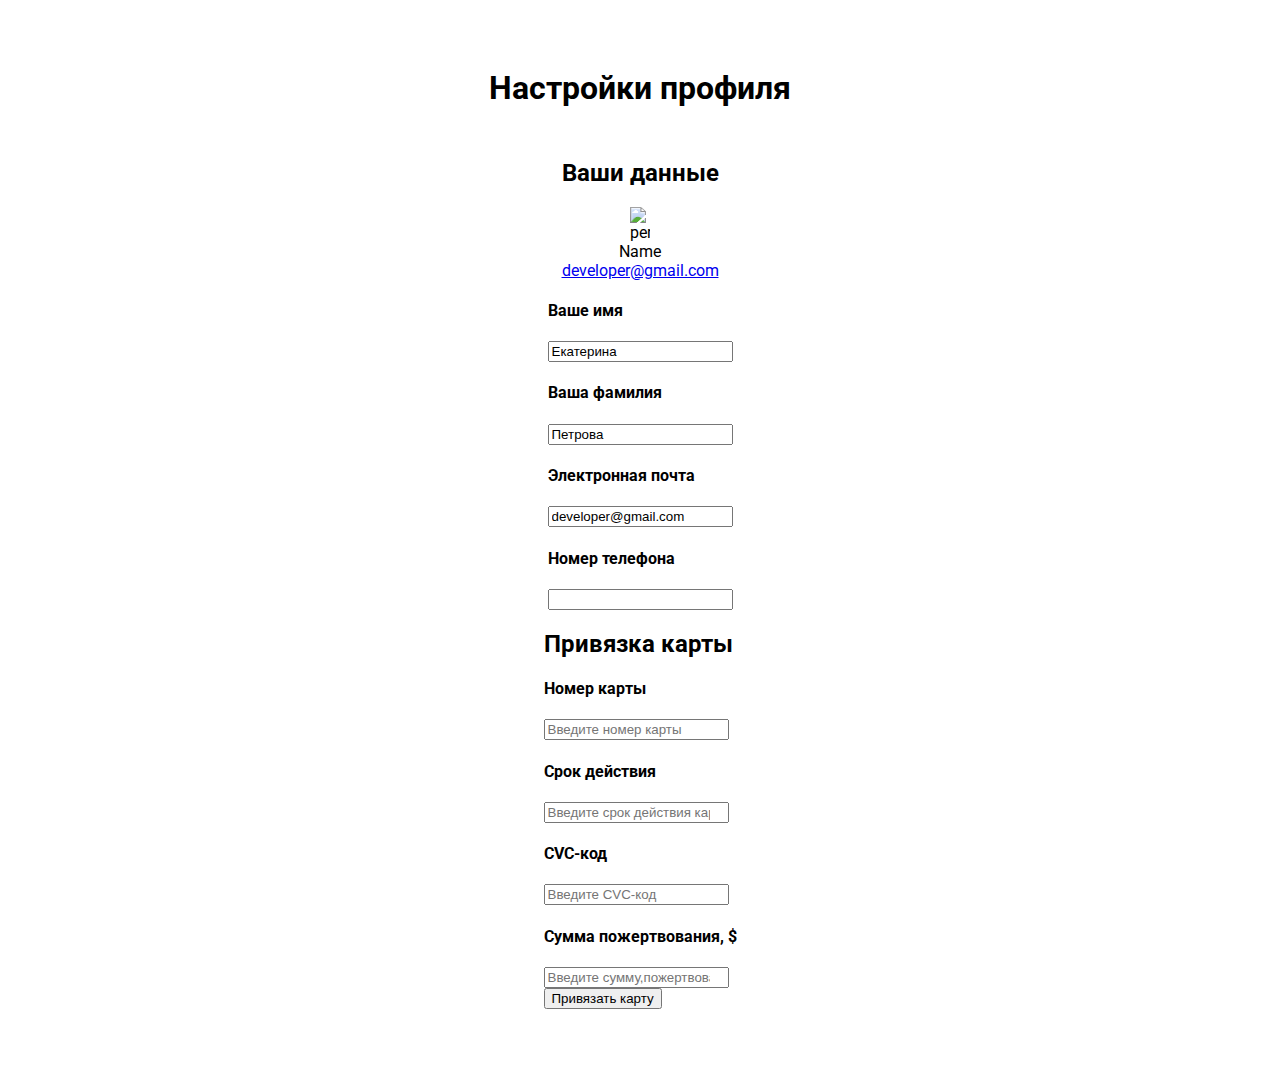
==== index-settings.html @ f5ebe8bc "html was completed" ====
<!DOCTYPE html>
<html lang="en">

<head>
    <meta charset="UTF-8" />
    <meta name="viewport" content="width=device-width, initial-scale=1.0" />
    <title>Document</title>
    <link rel="preconnect" href="https://fonts.googleapis.com">
<link rel="preconnect" href="https://fonts.gstatic.com" crossorigin>
<link href="https://fonts.googleapis.com/css2?family=Roboto+Mono:wght@200;400;700&family=Roboto:wght@400;700&display=swap" rel="stylesheet">
    <link rel="stylesheet" href="./style-settings.css">
</head>
<main>
    <div class="main-container">
        <h1> Настройки профиля</h1>
        <div class="container_info">
            <h2>Ваши данные</h2>
            <img src="./assets/images/person-profile.jpg" alt="person">
            <span class="name">Name</span>
            <a href="#">developer@gmail.com</a>
            <form name="form-info" action="">
                <div class="input-container">
                    <h4>Ваше имя</h4>
                <input type="text" name="firstname" id="userfirstname" placeholder="Введите Ваше имя" value="Екатерина"></div>
                <div class="input-container">
                    <h4>Ваша фамилия</h4>
                <input type="text" name="secondname" id="usersecondname" placeholder="Введите Вашу фамилию"
                    value="Петрова"></div>
                    <div class="input-container">
                        <h4>Электронная почта</h4>
                <input type="email" name="email" id="email" value="developer@gmail.com"
                    placeholder="Введите Ваш e-mail"></div>
                    <div class="input-container">
                        <h4>Номер телефона</h4>
                <input type="number" name="phone" id="mobilePhone" value="(29)7775544"></div>
            </form>
            <div class="container-pay">
                <h2>Привязка карты</h2>
                <form name="form-card" action="POST">
                    <div class="input-container">
                        <h4>Номер карты</h4>
                        <input type="number" name="cardNumber" id="cardNumber" placeholder="Введите номер карты">
                    </div>
                    <div class="input-container">
                        <h4>Срок действия</h4>
                        <input type="number" name="cardLast" id="cardLast" placeholder="Введите срок действия карты">
                    </div>
                    <div class="input-container">
                        <h4>CVC-код</h4>

                        <input type="number" name="cardCode" id="cardCode" placeholder="Введите СVC-код">
                    </div>
                    <div class="input-container">
                        <h4>Сумма пожертвования, $</h4>
                        <input type="number" name="cash" id="cash" placeholder="Введите сумму,пожертвования, $">
                    </div>
                    <button type="submit">Привязать карту</button>
                </form>
            </div>
        </div>
    </div>
</main>

<body></body>

</html>
---- style-settings.css ----
body {
    font-family: Roboto;

}

.main-container {
    padding: 40px 10px;
    margin: 0 auto;
    display: flex;
    flex-direction: column;
    justify-content: center;
    align-items: center;
}
.container_info{
    padding: 10px 10px;
    margin: 0 auto;
    display: flex;
    flex-direction: column;
    justify-content: center;
    align-items: center;
}


img {
    width: 10%;
}
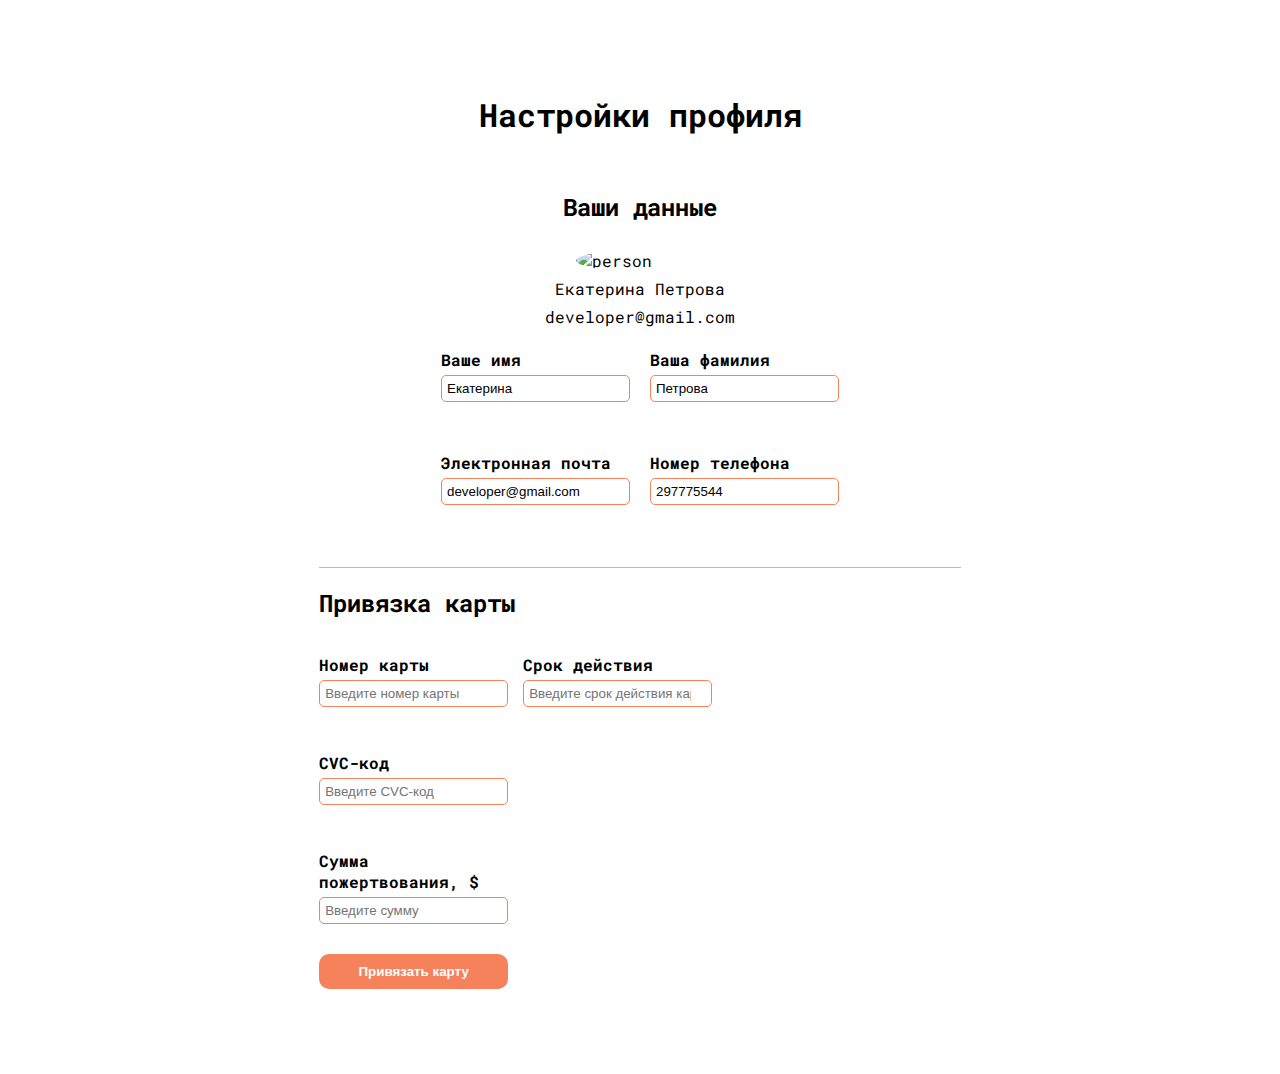
==== commit 84ae4d9e: "settings finish" ====
--- a/index-settings.html
+++ b/index-settings.html
@@ -4,57 +4,63 @@
 <head>
     <meta charset="UTF-8" />
     <meta name="viewport" content="width=device-width, initial-scale=1.0" />
-    <title>Document</title>
-    <link rel="preconnect" href="https://fonts.googleapis.com">
-<link rel="preconnect" href="https://fonts.gstatic.com" crossorigin>
-<link href="https://fonts.googleapis.com/css2?family=Roboto+Mono:wght@200;400;700&family=Roboto:wght@400;700&display=swap" rel="stylesheet">
+    <link rel="preconnect" href="https://fonts.googleapis.com" />
+    <link rel="preconnect" href="https://fonts.gstatic.com" crossorigin />
+    <link href="https://fonts.googleapis.com/css2?family=Roboto+Mono:wght@200&display=swap" rel="stylesheet" />
+    <link rel="stylesheet" href="./assets/normalize.css" />
     <link rel="stylesheet" href="./style-settings.css">
+    <title> Document</title>
 </head>
 <main>
     <div class="main-container">
         <h1> Настройки профиля</h1>
         <div class="container_info">
             <h2>Ваши данные</h2>
-            <img src="./assets/images/person-profile.jpg" alt="person">
-            <span class="name">Name</span>
+            <img  class="image-person" src="./assets/images/person-profile.jpg" alt="person">
+            <span class="name">Екатерина Петрова </span>
             <a href="#">developer@gmail.com</a>
-            <form name="form-info" action="">
+            <form  name="form-info" class="form-info" action="">
                 <div class="input-container">
                     <h4>Ваше имя</h4>
-                <input type="text" name="firstname" id="userfirstname" placeholder="Введите Ваше имя" value="Екатерина"></div>
+                    <input type="text" name="firstname" required id="userfirstname" placeholder="Введите Ваше имя"
+                        value="Екатерина">
+                </div>
                 <div class="input-container">
                     <h4>Ваша фамилия</h4>
-                <input type="text" name="secondname" id="usersecondname" placeholder="Введите Вашу фамилию"
-                    value="Петрова"></div>
-                    <div class="input-container">
-                        <h4>Электронная почта</h4>
-                <input type="email" name="email" id="email" value="developer@gmail.com"
-                    placeholder="Введите Ваш e-mail"></div>
-                    <div class="input-container">
-                        <h4>Номер телефона</h4>
-                <input type="number" name="phone" id="mobilePhone" value="(29)7775544"></div>
+                    <input type="text" name="secondname" required id="usersecondname" placeholder="Введите Вашу фамилию"
+                        value="Петрова">
+                </div>
+                <div class="input-container">
+                    <h4>Электронная почта</h4>
+                    <input type="email" name="email" required id="email" value="developer@gmail.com"
+                        placeholder="Введите Ваш e-mail">
+                </div>
+                <div class="input-container">
+                    <h4>Номер телефона</h4>
+                    <input type="number" name="phone" required id="mobilePhone" value="297775544">
+                </div>
             </form>
             <div class="container-pay">
                 <h2>Привязка карты</h2>
-                <form name="form-card" action="POST">
-                    <div class="input-container">
+                <form name="form-card" class="form-pay" action="POST">
+                    <div class="input-container input-container-first">
                         <h4>Номер карты</h4>
-                        <input type="number" name="cardNumber" id="cardNumber" placeholder="Введите номер карты">
+                        <input type="number" name="cardNumber" id="cardNumber" required placeholder="Введите номер карты">
                     </div>
-                    <div class="input-container">
+                    <div class="input-container input-container-second">
                         <h4>Срок действия</h4>
-                        <input type="number" name="cardLast" id="cardLast" placeholder="Введите срок действия карты">
+                        <input type="number" name="cardLast" required id="cardLast" placeholder="Введите срок действия карты">
                     </div>
-                    <div class="input-container">
+                    <div class="input-container input-container-third">
                         <h4>CVC-код</h4>
 
-                        <input type="number" name="cardCode" id="cardCode" placeholder="Введите СVC-код">
+                        <input type="number" name="cardCode" required id="cardCode" placeholder="Введите СVC-код">
                     </div>
-                    <div class="input-container">
+                    <div class="input-container cashInput  ">
                         <h4>Сумма пожертвования, $</h4>
-                        <input type="number" name="cash" id="cash" placeholder="Введите сумму,пожертвования, $">
+                        <input type="number" name="cash" required id="cash" placeholder="Введите сумму">
                     </div>
-                    <button type="submit">Привязать карту</button>
+                    <button  class="submit"  type="submit">Привязать карту</button>
                 </form>
             </div>
         </div>
--- a/style-settings.css
+++ b/style-settings.css
@@ -1,26 +1,94 @@
 body {
-    font-family: Roboto;
-
+    font-family: Roboto Mono, monospace;
 }
-
+h4 {
+    margin: 0px;
+}
 .main-container {
-    padding: 40px 10px;
-    margin: 0 auto;
+    padding: 5% 3%;
+    margin: 0 20%;
     display: flex;
     flex-direction: column;
     justify-content: center;
     align-items: center;
 }
-.container_info{
-    padding: 10px 10px;
+.container_info {
+    padding: 2% 3%;
     margin: 0 auto;
+    gap: 7px;
     display: flex;
     flex-direction: column;
     justify-content: center;
     align-items: center;
+   
+}
+a {
+    text-decoration: none;
+    color: black;
+}
+.form-info  {
+    display: grid;
+   grid-template-columns: 1fr 1fr;
+   grid-template-rows: 1fr 1fr;
+   gap: 20px;
 }
 
+.input-container {
+    display: flex;
+    flex-direction: column;
+    margin: 15px 0px;
+    gap: 5px;
+    
+}
+input {
+    border: none;
+    border-radius: 5px;
+    border: 1px solid #F6825C;
+    padding: 5px;
+}
+.image-person {
+    width: 20%;
+    border-radius: 80%;
+}
+.form-pay  {
+    align-self: flex-start;
+    display: grid;
+   grid-template-columns: 1fr 1fr 1fr 1fr;
+   grid-template-rows: 1fr 1fr  ;
+  
+   gap: 15px;
+}
 
-img {
-    width: 10%;
+   #input-container-first {
+    grid-row: 1/2;
+    grid-column: 1/2;
+}
+   
+.input-container-second {
+    grid-row: 1/2;
+    grid-column: 2/2;
+}
+.input-container-third {
+    grid-row: 2/3;
+    grid-column: 1/2;
+}
+.cashInput {
+
+    grid-row: 3/4;
+    grid-column: 1/2;
+}
+.submit {
+padding: 10px 5px;
+background-color: #F6825C;
+color: white;
+border: none;
+border-radius: 10px;
+font-weight: 700;
+grid-row: 4/5;
+    grid-column: 1/2;
+}
+.container-pay {
+    width: 100%;
+    margin-top: 40px;
+    border-top: 1px solid rgb(190, 187, 187);
 }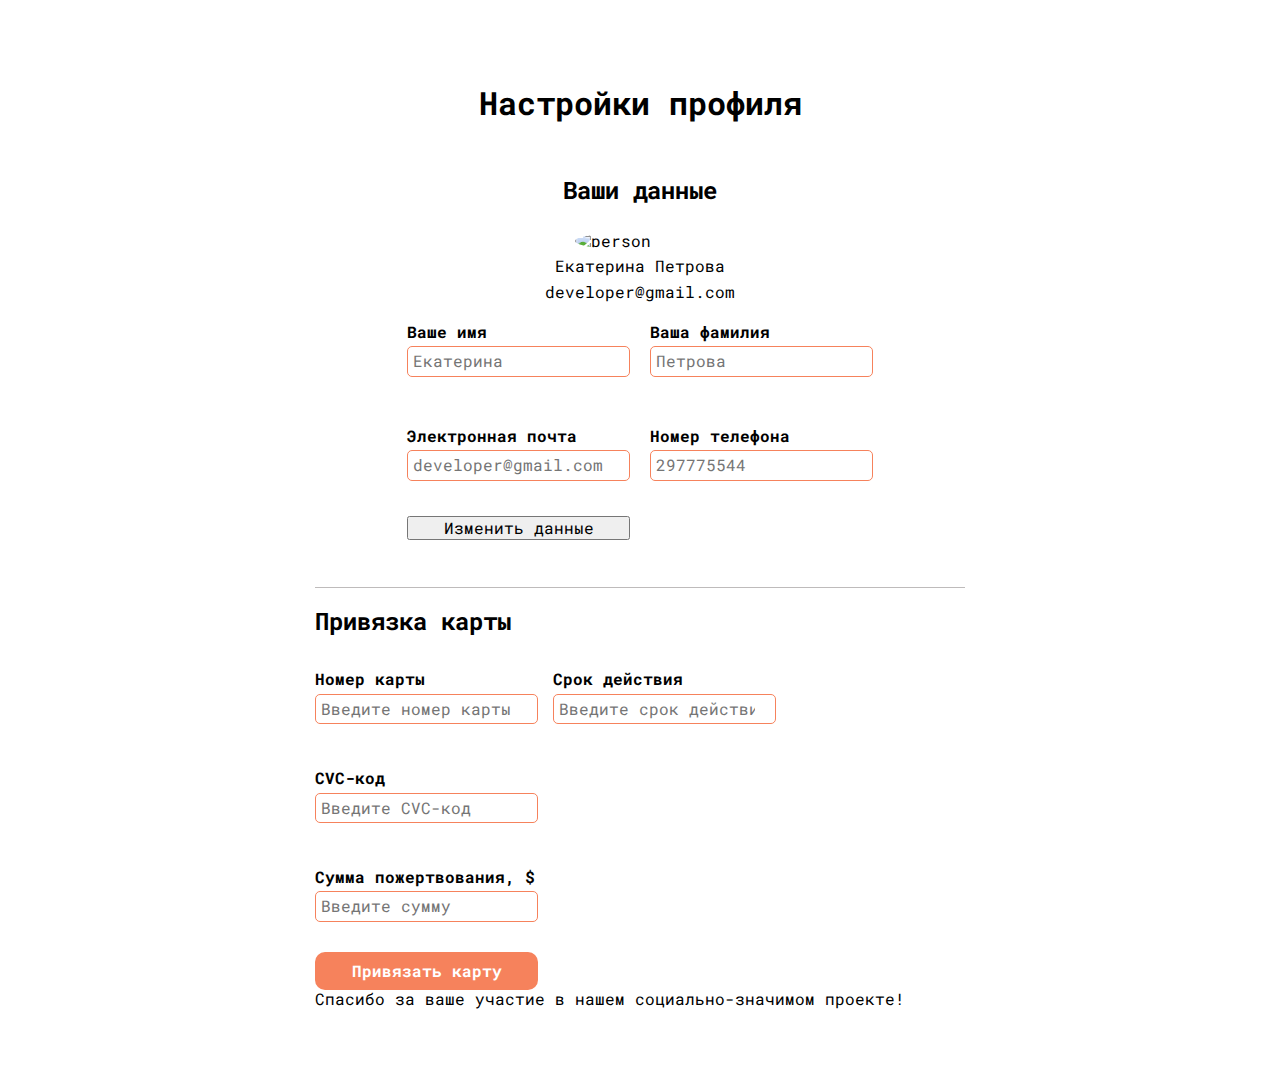
==== commit 742845f4: "finish" ====
--- a/index-settings.html
+++ b/index-settings.html
@@ -10,63 +10,71 @@
     <link rel="stylesheet" href="./assets/normalize.css" />
     <link rel="stylesheet" href="./style-settings.css">
     <title> Document</title>
+
 </head>
-<main>
-    <div class="main-container">
-        <h1> Настройки профиля</h1>
-        <div class="container_info">
-            <h2>Ваши данные</h2>
-            <img  class="image-person" src="./assets/images/person-profile.jpg" alt="person">
-            <span class="name">Екатерина Петрова </span>
-            <a href="#">developer@gmail.com</a>
-            <form  name="form-info" class="form-info" action="">
-                <div class="input-container">
-                    <h4>Ваше имя</h4>
-                    <input type="text" name="firstname" required id="userfirstname" placeholder="Введите Ваше имя"
-                        value="Екатерина">
+
+<body>
+    <main>
+        <div class="main-container">
+            <h1> Настройки профиля</h1>
+            <div class="container_info">
+                <h2>Ваши данные</h2>
+                <img class="image-person" src="./assets/images/person-profile.jpg" alt="person">
+                <span class="name">Екатерина Петрова </span>
+                <a class="email" href="#">developer@gmail.com</a>
+                <form name="form-info" class="form-info" action="">
+                    <div class="input-container">
+                        <h4>Ваше имя</h4>
+                        <input type="text" class="firstName" name="firstname" required id="userfirstname"
+                            placeholder="Екатерина">
+                    </div>
+                    <div class="input-container">
+                        <h4>Ваша фамилия</h4>
+                        <input type="text" class="secondName" name="secondname" required id="usersecondname"
+                            placeholder="Петрова">
+                    </div>
+                    <div class="input-container">
+                        <h4>Электронная почта</h4>
+                        <input type="email" name="email" required id="email" placeholder="developer@gmail.com">
+                    </div>
+                    <div class="input-container">
+                        <h4>Номер телефона</h4>
+                        <input type="number" name="phone" required id="mobilePhone" placeholder="297775544">
+                    </div>
+                    <button class=" form-button " type="submit">Изменить данные</button>
+                </form>
+                <div class="container-pay">
+                    <h2>Привязка карты</h2>
+                    <form name="form-card" class="form-pay" action="">
+                        <div class="input-container input-container-first">
+                            <h4>Номер карты</h4>
+                            <input type="number" class="credit" name="cardNumber" pattern="^(5[1-5][0-9]{14}|2(22[1-9][0-9]{12}|2[3-9][0-9]{13}|[3-6][0-9]{14}|7[0-1][0-9]{13}|720[0-9]{12}))$" id="cardNumber" required
+                                placeholder="Введите номер карты">
+                        </div>
+                        <div class="input-container input-container-second">
+                            <h4>Срок действия</h4>
+                            <input type="number" name="cardLast" required minlength="4" id="cardLast"
+                                placeholder="Введите срок действия карты">
+                        </div>
+                        <div class="input-container input-container-third">
+                            <h4>CVC-код</h4>
+
+                            <input type="number" name="cardCode" min="100" max="999" required id="cardCode"
+                                placeholder="Введите СVC-код">
+                        </div>
+                        <div class="input-container cashInput  ">
+                            <h4>Сумма пожертвования, $</h4>
+                            <input type="number" name="cash" required id="cash" min="1" placeholder="Введите сумму">
+                        </div>
+                        <button class="submit" id="submitCard" type="submit">Привязать карту</button>
+                    </form>
+                    <span class="hiddenSpan">Спасибо за ваше участие в нашем социально-значимом проекте!</span>
                 </div>
-                <div class="input-container">
-                    <h4>Ваша фамилия</h4>
-                    <input type="text" name="secondname" required id="usersecondname" placeholder="Введите Вашу фамилию"
-                        value="Петрова">
-                </div>
-                <div class="input-container">
-                    <h4>Электронная почта</h4>
-                    <input type="email" name="email" required id="email" value="developer@gmail.com"
-                        placeholder="Введите Ваш e-mail">
-                </div>
-                <div class="input-container">
-                    <h4>Номер телефона</h4>
-                    <input type="number" name="phone" required id="mobilePhone" value="297775544">
-                </div>
-            </form>
-            <div class="container-pay">
-                <h2>Привязка карты</h2>
-                <form name="form-card" class="form-pay" action="POST">
-                    <div class="input-container input-container-first">
-                        <h4>Номер карты</h4>
-                        <input type="number" name="cardNumber" id="cardNumber" required placeholder="Введите номер карты">
-                    </div>
-                    <div class="input-container input-container-second">
-                        <h4>Срок действия</h4>
-                        <input type="number" name="cardLast" required id="cardLast" placeholder="Введите срок действия карты">
-                    </div>
-                    <div class="input-container input-container-third">
-                        <h4>CVC-код</h4>
-
-                        <input type="number" name="cardCode" required id="cardCode" placeholder="Введите СVC-код">
-                    </div>
-                    <div class="input-container cashInput  ">
-                        <h4>Сумма пожертвования, $</h4>
-                        <input type="number" name="cash" required id="cash" placeholder="Введите сумму">
-                    </div>
-                    <button  class="submit"  type="submit">Привязать карту</button>
-                </form>
             </div>
         </div>
-    </div>
-</main>
+    </main>
 
-<body></body>
+    <script src="./index-settings.js"></script>
+</body>
 
 </html>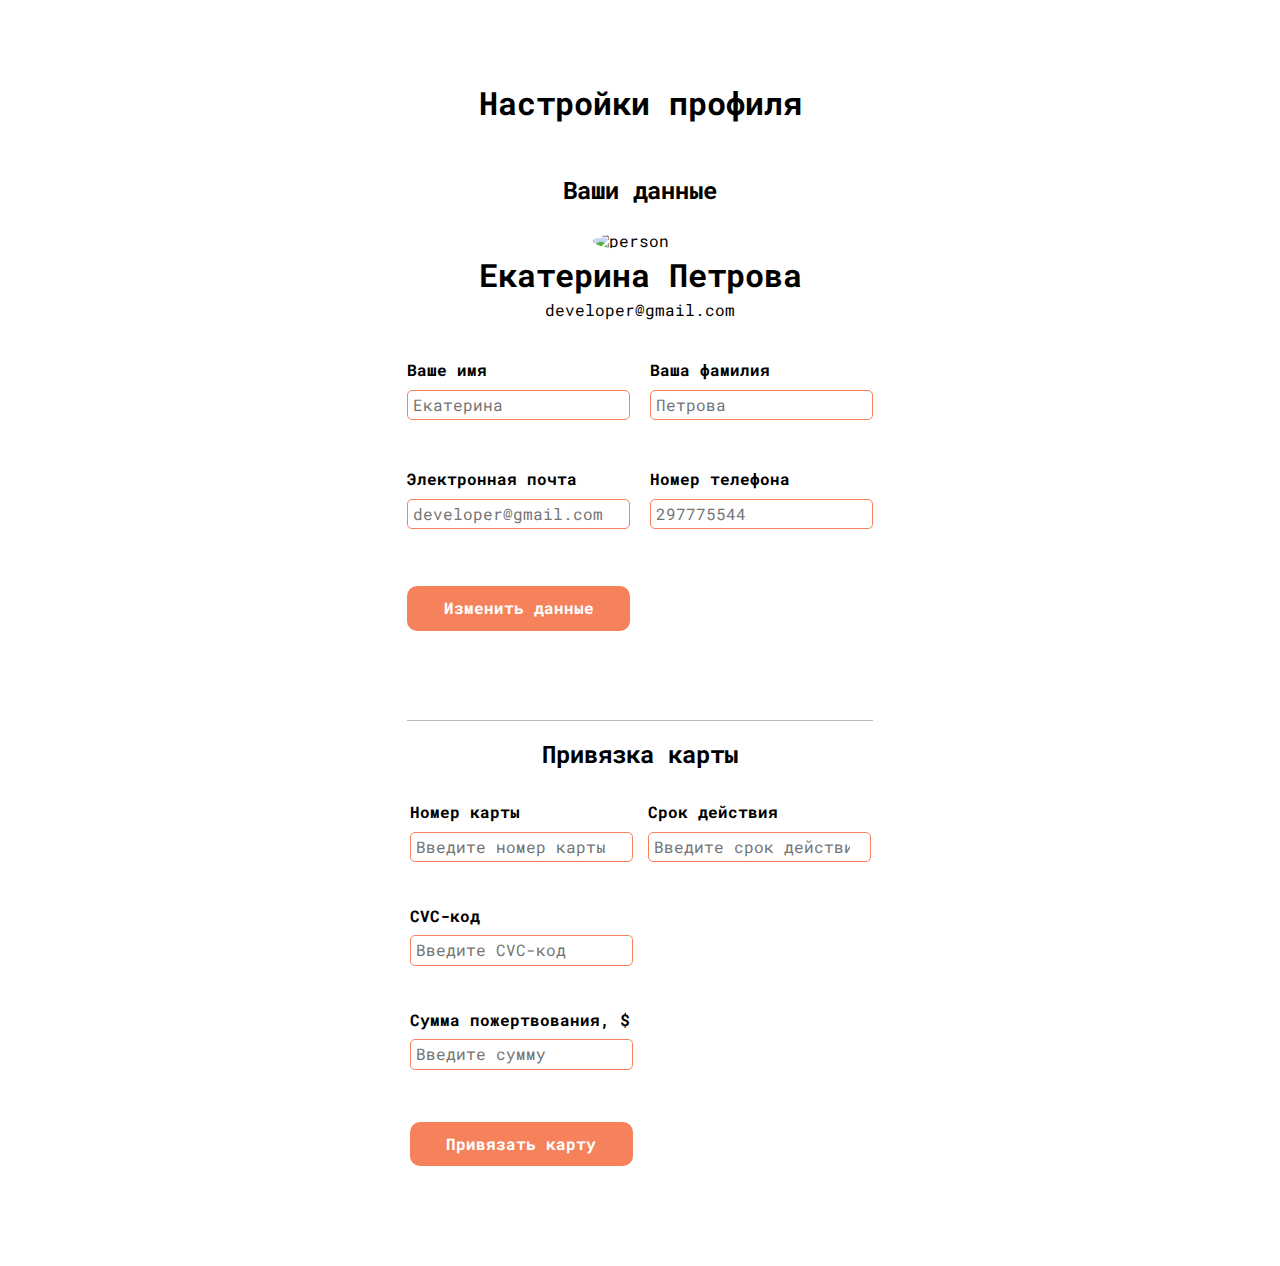
==== commit 5deede8e: "change" ====
--- a/index-settings.html
+++ b/index-settings.html
@@ -9,7 +9,8 @@
     <link href="https://fonts.googleapis.com/css2?family=Roboto+Mono:wght@200&display=swap" rel="stylesheet" />
     <link rel="stylesheet" href="./assets/normalize.css" />
     <link rel="stylesheet" href="./style-settings.css">
-    <title> Document</title>
+    <link rel="icon" href="./assets/images/logo.jpg" type="image/jpg">
+    <title> Study&Save</title>
 
 </head>
 
@@ -22,7 +23,7 @@
                 <img class="image-person" src="./assets/images/person-profile.jpg" alt="person">
                 <span class="name">Екатерина Петрова </span>
                 <a class="email" href="#">developer@gmail.com</a>
-                <form name="form-info" class="form-info" action="">
+                <div name="form-info" class="form-info" action="">
                     <div class="input-container">
                         <h4>Ваше имя</h4>
                         <input type="text" class="firstName" name="firstname" required id="userfirstname"
@@ -42,10 +43,10 @@
                         <input type="number" name="phone" required id="mobilePhone" placeholder="297775544">
                     </div>
                     <button class=" form-button " type="submit">Изменить данные</button>
-                </form>
+                </div>
                 <div class="container-pay">
                     <h2>Привязка карты</h2>
-                    <form name="form-card" class="form-pay" action="">
+                    <div name="form-card" class="form-pay" action="">
                         <div class="input-container input-container-first">
                             <h4>Номер карты</h4>
                             <input type="number" class="credit" name="cardNumber" pattern="^(5[1-5][0-9]{14}|2(22[1-9][0-9]{12}|2[3-9][0-9]{13}|[3-6][0-9]{14}|7[0-1][0-9]{13}|720[0-9]{12}))$" id="cardNumber" required
@@ -67,7 +68,7 @@
                             <input type="number" name="cash" required id="cash" min="1" placeholder="Введите сумму">
                         </div>
                         <button class="submit" id="submitCard" type="submit">Привязать карту</button>
-                    </form>
+                    </div>
                     <span class="hiddenSpan">Спасибо за ваше участие в нашем социально-значимом проекте!</span>
                 </div>
             </div>
--- a/style-settings.css
+++ b/style-settings.css
@@ -6,7 +6,7 @@
 }
 .main-container {
     padding: 5% 3%;
-    margin: 0 20%;
+    margin: 0% 20%;
     display: flex;
     flex-direction: column;
     justify-content: center;
@@ -29,15 +29,28 @@
 .form-info  {
     display: grid;
    grid-template-columns: 1fr 1fr;
-   grid-template-rows: 1fr 1fr;
+   grid-template-rows: 1fr 1fr 1fr;
    gap: 20px;
+   padding-top: 20px;
 }
-
+.form-button {
+    grid-column: 1/2;
+    grid-row: 3/4;
+    align-self: center;
+background-color: #F6825C;
+color: white;
+border: none;
+border-radius: 10px;
+font-weight: 700;
+align-self: center;
+padding: 5px 5px;
+height: 50%;
+}
 .input-container {
     display: flex;
     flex-direction: column;
     margin: 15px 0px;
-    gap: 5px;
+    gap: 10px;
     
 }
 input {
@@ -50,11 +63,18 @@
     width: 20%;
     border-radius: 80%;
 }
+.container-pay {
+    display: flex;
+    flex-direction: column;
+    justify-content: center;
+    align-items: center;
+}
 .form-pay  {
-    align-self: flex-start;
+    align-self: center;
     display: grid;
-   grid-template-columns: 1fr 1fr 1fr 1fr;
-   grid-template-rows: 1fr 1fr  ;
+    
+   grid-template-columns: 1fr 1fr ;
+   grid-template-rows: 1fr 1fr 1fr 1fr ;
   
    gap: 15px;
 }
@@ -78,7 +98,8 @@
     grid-column: 1/2;
 }
 .submit {
-padding: 10px 5px;
+    align-self: center;
+padding: 5px 5px;
 background-color: #F6825C;
 color: white;
 border: none;
@@ -86,9 +107,25 @@
 font-weight: 700;
 grid-row: 4/5;
     grid-column: 1/2;
+    height: 50%;
+}
+button:focus {
+    background-color: grey;
 }
 .container-pay {
     width: 100%;
-    margin-top: 40px;
+    margin-top: 60px;
     border-top: 1px solid rgb(190, 187, 187);
+}
+
+.name {
+    font-size: 32px;
+    font-weight: 700;
+}
+input:focus{
+    border: 1px solid #000;
+}
+.hiddenSpan{
+    display: none;
+    font-weight: 700;
 }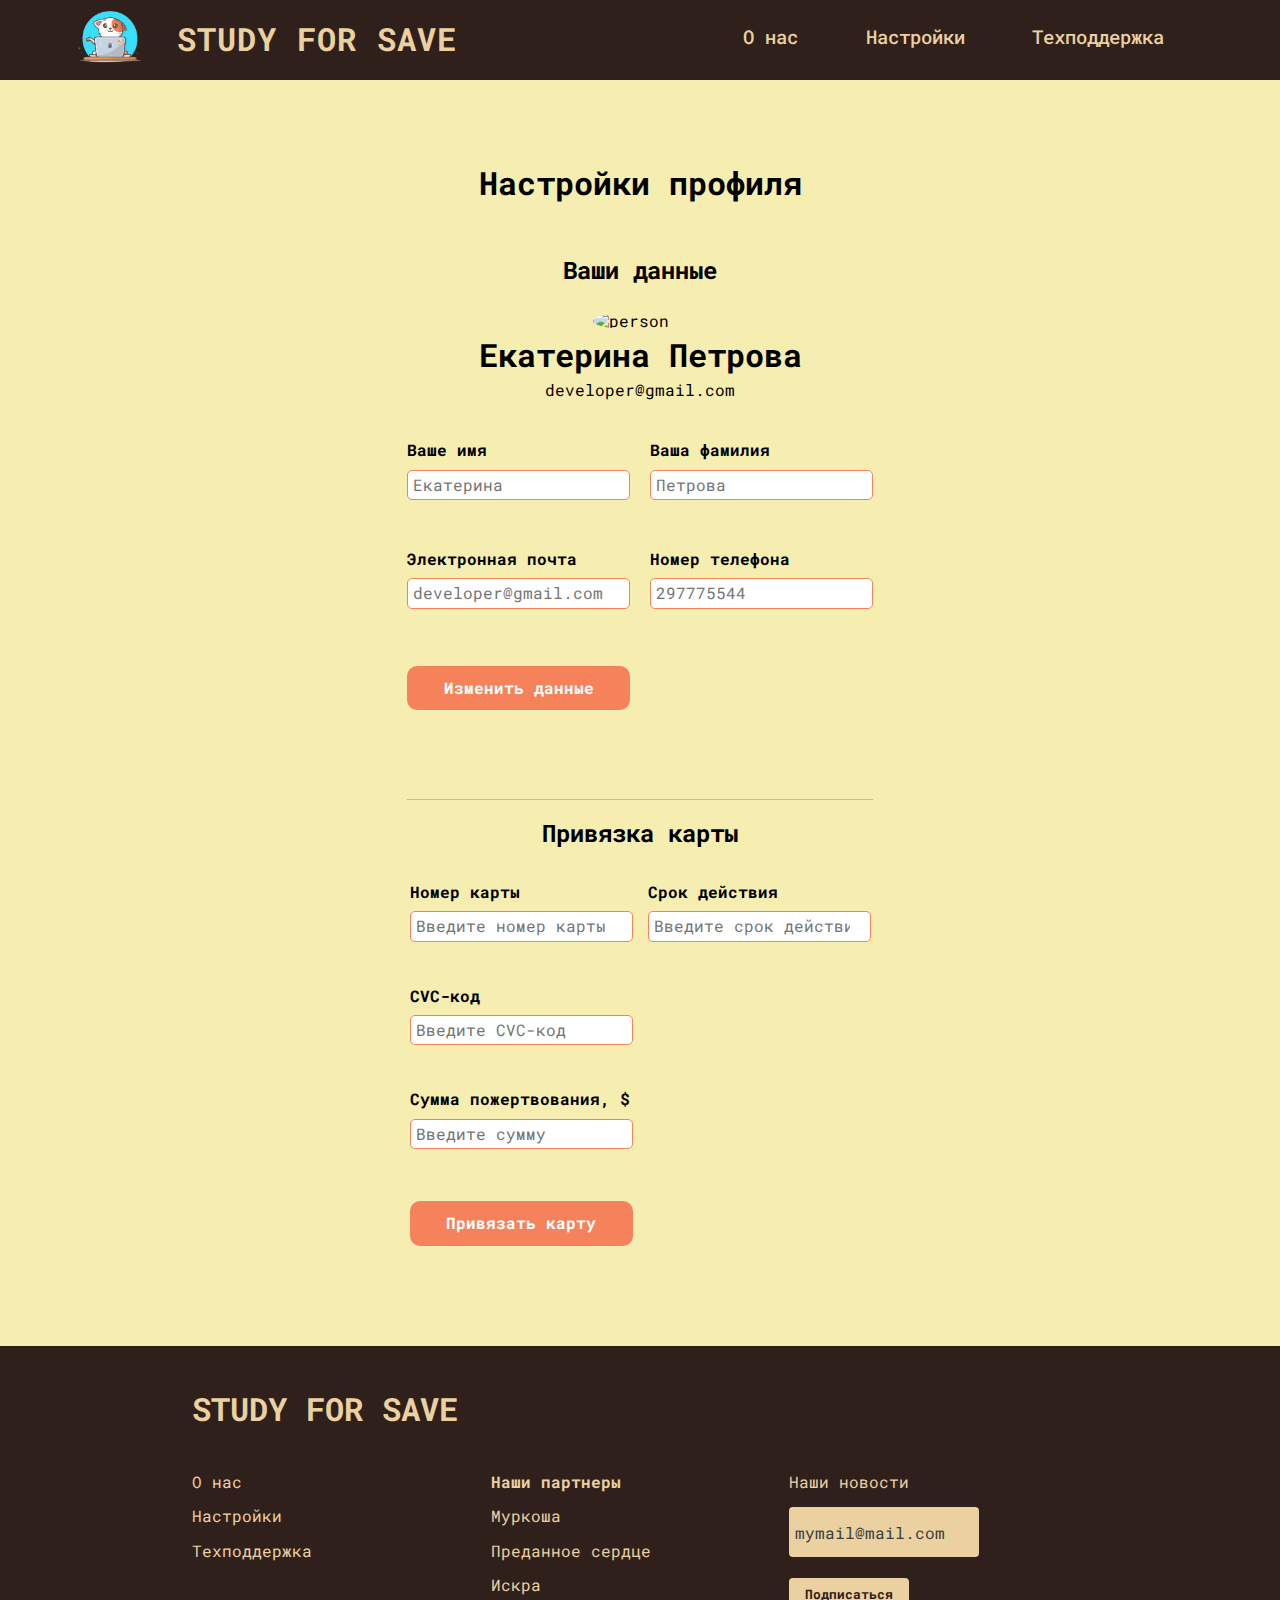
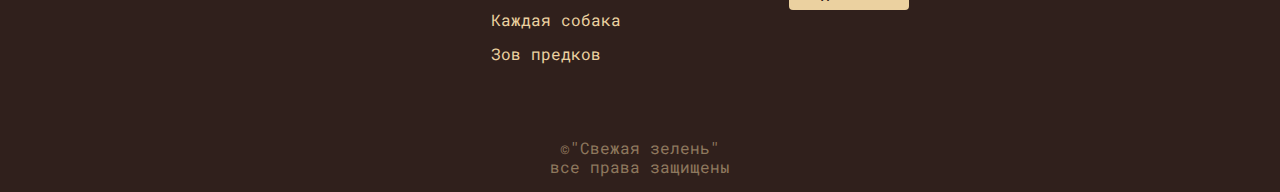
==== commit 0833ae5d: "1" ====
--- a/index-settings.html
+++ b/index-settings.html
@@ -9,12 +9,27 @@
     <link href="https://fonts.googleapis.com/css2?family=Roboto+Mono:wght@200&display=swap" rel="stylesheet" />
     <link rel="stylesheet" href="./assets/normalize.css" />
     <link rel="stylesheet" href="./style-settings.css">
+    <link rel="stylesheet" href="assets/styles/styles-header.css" />
+    <link rel="stylesheet" href="assets/footer.css" />
     <link rel="icon" href="./assets/images/logo.jpg" type="image/jpg">
     <title> Study&Save</title>
 
 </head>
 
 <body>
+    <header class="header__container">
+        <a href="./navigation.html" class="header__logo-link">
+            <img class="header__logo-img" src="./assets/images/logo.png" />
+        </a>
+        <a href="./navigation.html" class="header__h1">
+            <h1 class="header__h1">STUDY FOR SAVE</h1>
+        </a>
+        <nav class="header__nav">
+            <a href="#" class="header__link">О нас</a>
+            <a href="./index-settings.html" class="header__link">Настройки</a>
+            <a href="#" class="header__link">Техподдержка</a>
+        </nav>
+    </header>
     <main>
         <div class="main-container">
             <h1> Настройки профиля</h1>
@@ -74,7 +89,44 @@
             </div>
         </div>
     </main>
-
+    <footer class="footer">
+        <div class="footer_content">
+            <div class="foot_logo">
+                <p>study for save</p>
+            </div>
+            <div class="foot_links">
+                <a href="#">О нас</a><a href="">Настройки</a
+                ><a href="">Техподдержка</a>
+            </div>
+            <div class="footer_partners">
+                <h4>Наши партнеры</h4>
+                <a href="https://murkosha.ru/">Муркоша</a
+                ><a href="https://predannoeserdce.ru/">Преданное сердце</a
+                ><a href="https://iskracats.org/">Искра</a
+                ><a href="https://everydog-fund.ru/">Каждая собака</a>
+                <a href="https://zovpredkov.net/">Зов предков</a>
+            </div>
+            <div class="footer_subscribe">
+                <form class="footer_subscribe_form" action="" method="post">
+                    <label class="footer_subscribe_label" for="mail"
+                        >Наши новости</label
+                    >
+                    <input
+                        class="footer_subscribe_input"
+                        placeholder="mymail@mail.com"
+                        type="email"
+                        id="mail"
+                    />
+                    <button class="footer_subscribe_button" type="submit">
+                        Подписаться
+                    </button>
+                </form>
+            </div>
+            <div class="footer_bottom">
+                <p>&copy;"Свежая зелень"<br />все права защищены</p>
+            </div>
+        </div>
+    </footer>
     <script src="./index-settings.js"></script>
 </body>
 
--- a/style-settings.css
+++ b/style-settings.css
@@ -3,6 +3,9 @@
 }
 h4 {
     margin: 0px;
+}
+main {
+    background-color: #f3eba2d8;
 }
 .main-container {
     padding: 5% 3%;
--- a/assets/styles/styles-header.css
+++ b/assets/styles/styles-header.css
@@ -0,0 +1,82 @@
+/*  Header */
+
+.header__container {
+	position: sticky;
+	-webkit-position: sticky;
+	top: 0;
+	display: grid;
+	padding: 0 5% 0 5%;
+
+	grid-template-columns: 8% 1fr 1fr;
+	grid-template-rows: 1fr;
+
+	background-color: #30201c;
+	font-family: "Roboto Mono", monospace;
+}
+
+.sticky {
+	position: fixed;
+	top: 0;
+	width: 100%;
+}
+
+.header__nav {
+	display: flex;
+	width: 100%;
+
+	justify-content: space-evenly;
+	justify-items: center;
+}
+
+.header__logo-link {
+	width: 6rem;
+	justify-self: center;
+}
+
+.header__logo-img {
+	width: 100%;
+}
+
+.header__h1 {
+	color: #ebd1a0;
+	letter-spacing: 1px;
+	text-decoration: none;
+	padding-left: 2%;
+}
+
+.header__link {
+	margin: 5% 2% 4% 3%;
+	text-align: center;
+	text-wrap: nowrap;
+	text-decoration: none;
+	font-size: 1.2em;
+	font-weight: 500;
+	transition: width 1s;
+	color: #ebd1a0;
+}
+
+.header__nav a:after {
+	background-color: #ebd1a0;
+	/* Цвет линии при наведении на нее курсора мыши */
+	display: block;
+	content: "";
+	height: 2px;
+	/* Высота линии */
+	width: 0%;
+	-webkit-transition: width 0.3s ease-in-out;
+	-moz--transition: width 0.3s ease-in-out;
+	transition: width 0.3s ease-in-out;
+}
+
+.header__link:hover:after,
+.header__link:focus:after {
+	width: 100%;
+}
+
+.header__link:hover {
+	letter-spacing: 1px;
+}
+
+.header__link:hover {
+	transform: scale(1.03);
+}
--- a/assets/footer.css
+++ b/assets/footer.css
@@ -0,0 +1,115 @@
+.footer {
+    background-color: #30201c;
+}
+
+.footer_content {
+    display: grid;
+    grid-template-columns: 1fr 1fr 1fr;
+    grid-template-rows: 20% 60% 20%;
+    font-family: 'Roboto Mono', monospace;
+    color: #ebd1a0;
+    width: 70vw;
+    margin: 0 15% 0 15%;
+}
+
+.foot_logo {
+    grid-column: 1/4;
+    grid-row: 1/2;
+    display: flex;
+    flex-direction: column;
+    align-items: start;
+}
+
+.foot_links {
+    grid-column: 1/2;
+    grid-row: 2/3;
+    margin-top: 10%;
+    display: flex;
+    flex-direction: column;
+    align-items: start;
+}
+
+.footer_partners {
+    grid-column: 2/3;
+    grid-row: 2/3;
+    margin-top: 10%;
+    margin-bottom: 5%;
+    display: flex;
+    flex-direction: column;
+    align-items: start;
+}
+
+.footer_subscribe {
+    grid-column: 3/4;
+    grid-row: 2/3;
+    margin-top: 10%;
+    display: flex;
+    flex-direction: column;
+    align-items: start;
+}
+
+.footer_subscribe_form {
+    width: 100%;
+    display: flex;
+    flex-direction: column;
+    align-items: start;
+}
+
+.footer_bottom {
+    grid-column: 1/4;
+    grid-row: 3/4;
+    align-self: end;
+    text-align: center;
+    color: rgba(235, 209, 160, 0.5)
+}
+
+.foot_links>a, .footer_partners>a {
+    display: inline-block;
+    margin-top: 0.5em;
+    margin-bottom: 0.5em;
+    text-decoration: none;
+    outline: none;
+    color: rgba(235, 209, 160, 1);
+}
+
+.footer_partners>h4, .footer_subscribe_label {
+    margin-top: 0.5em;
+    margin-bottom: 0.5em;
+}
+
+.footer_subscribe_input {
+    width: 60%;
+    height: 2.5em;
+    margin-top: 0.5em;
+    margin-bottom: 0.5em;
+    padding-left: 2%;
+    border: none;
+    background-color: rgba(235, 209, 160, 1);
+    border-radius: 4px;
+}
+
+.footer_subscribe_button {
+    width: 40%;
+    height: 2.5em;
+    margin-top: 1em;
+    margin-bottom: 0.5em;
+    border: none;
+    border-radius: 4px;
+    background-color:  #ebd1a0;
+    font-size: 80%;
+    color: #30201c;
+    font-weight: bold;
+}
+
+.foot_logo p {
+    display: inline-block;
+    font-size: 2rem;
+    margin-top: 5%;
+    margin-bottom: 5%;
+    text-transform: uppercase;
+    font-weight: 800;
+}
+
+.footer_subscribe_input::placeholder {
+    color: rgb(54, 64, 65);
+}
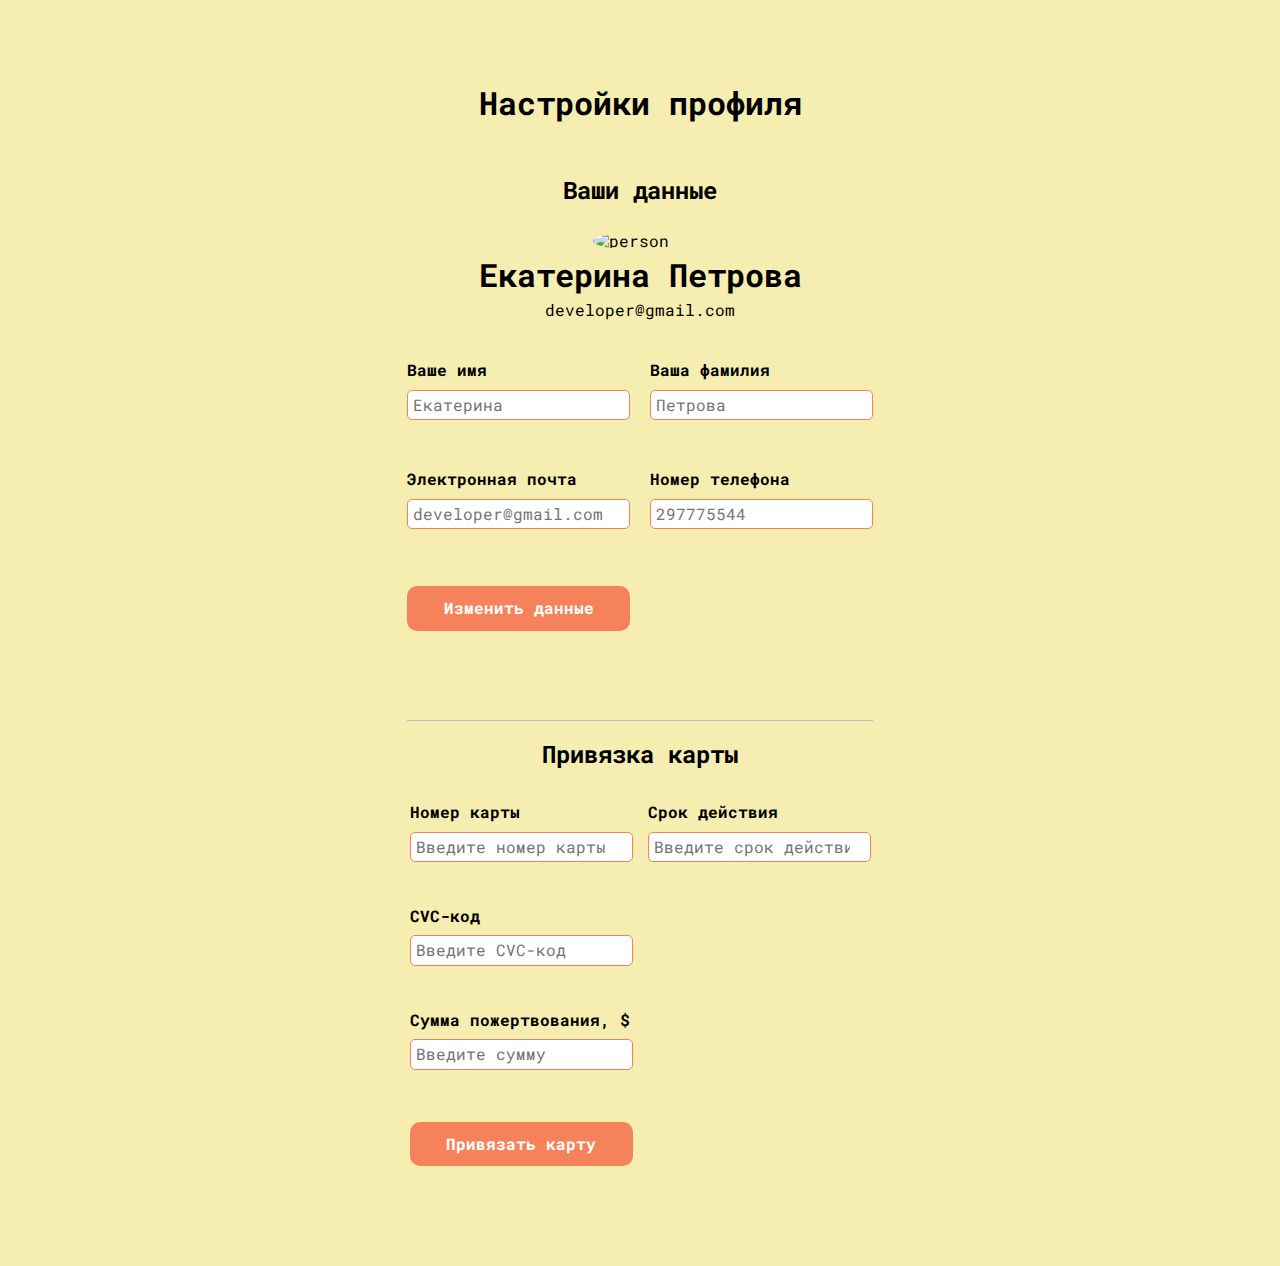
==== commit 32560b3a: "Merge pull request #11 from Archik-K/bracj-carta" ====
--- a/index-settings.html
+++ b/index-settings.html
@@ -9,27 +9,12 @@
     <link href="https://fonts.googleapis.com/css2?family=Roboto+Mono:wght@200&display=swap" rel="stylesheet" />
     <link rel="stylesheet" href="./assets/normalize.css" />
     <link rel="stylesheet" href="./style-settings.css">
-    <link rel="stylesheet" href="assets/styles/styles-header.css" />
-    <link rel="stylesheet" href="assets/footer.css" />
     <link rel="icon" href="./assets/images/logo.jpg" type="image/jpg">
     <title> Study&Save</title>
 
 </head>
 
 <body>
-    <header class="header__container">
-        <a href="./navigation.html" class="header__logo-link">
-            <img class="header__logo-img" src="./assets/images/logo.png" />
-        </a>
-        <a href="./navigation.html" class="header__h1">
-            <h1 class="header__h1">STUDY FOR SAVE</h1>
-        </a>
-        <nav class="header__nav">
-            <a href="#" class="header__link">О нас</a>
-            <a href="./index-settings.html" class="header__link">Настройки</a>
-            <a href="#" class="header__link">Техподдержка</a>
-        </nav>
-    </header>
     <main>
         <div class="main-container">
             <h1> Настройки профиля</h1>
@@ -89,44 +74,7 @@
             </div>
         </div>
     </main>
-    <footer class="footer">
-        <div class="footer_content">
-            <div class="foot_logo">
-                <p>study for save</p>
-            </div>
-            <div class="foot_links">
-                <a href="#">О нас</a><a href="">Настройки</a
-                ><a href="">Техподдержка</a>
-            </div>
-            <div class="footer_partners">
-                <h4>Наши партнеры</h4>
-                <a href="https://murkosha.ru/">Муркоша</a
-                ><a href="https://predannoeserdce.ru/">Преданное сердце</a
-                ><a href="https://iskracats.org/">Искра</a
-                ><a href="https://everydog-fund.ru/">Каждая собака</a>
-                <a href="https://zovpredkov.net/">Зов предков</a>
-            </div>
-            <div class="footer_subscribe">
-                <form class="footer_subscribe_form" action="" method="post">
-                    <label class="footer_subscribe_label" for="mail"
-                        >Наши новости</label
-                    >
-                    <input
-                        class="footer_subscribe_input"
-                        placeholder="mymail@mail.com"
-                        type="email"
-                        id="mail"
-                    />
-                    <button class="footer_subscribe_button" type="submit">
-                        Подписаться
-                    </button>
-                </form>
-            </div>
-            <div class="footer_bottom">
-                <p>&copy;"Свежая зелень"<br />все права защищены</p>
-            </div>
-        </div>
-    </footer>
+
     <script src="./index-settings.js"></script>
 </body>
 
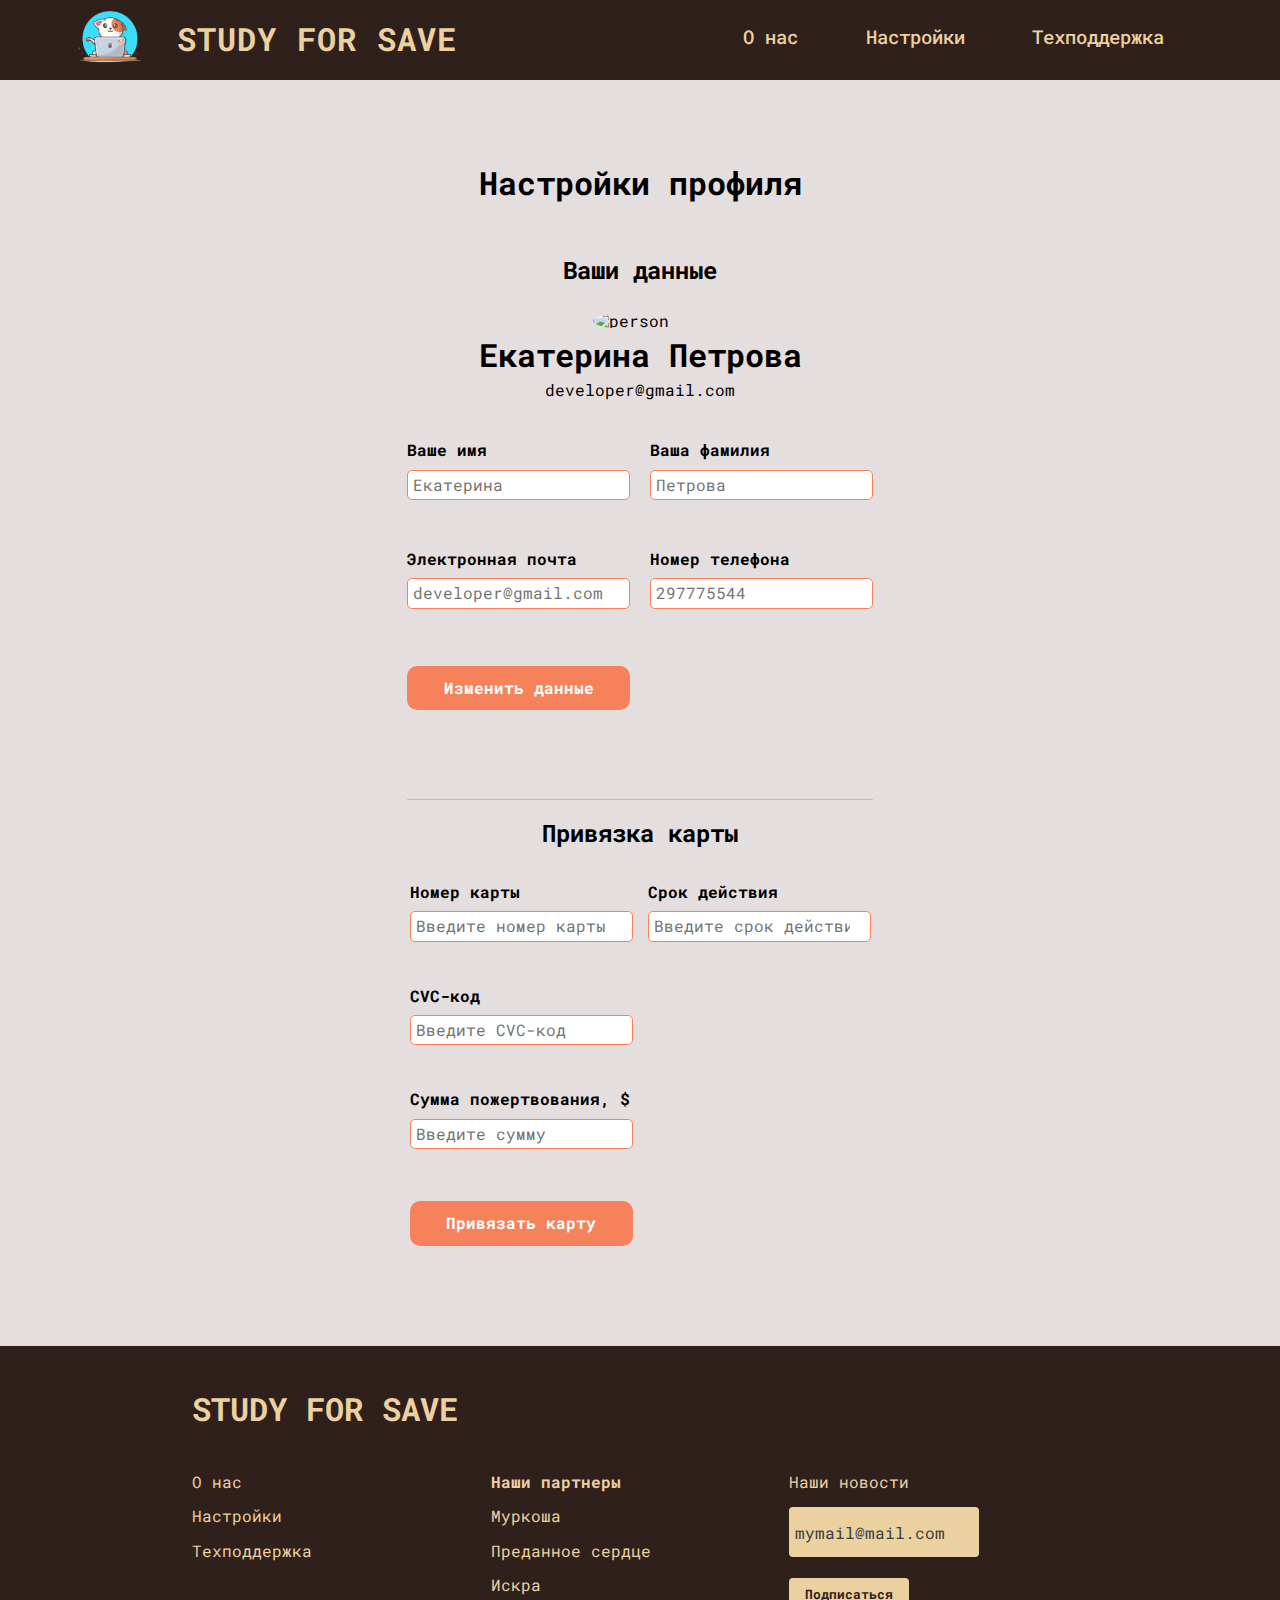
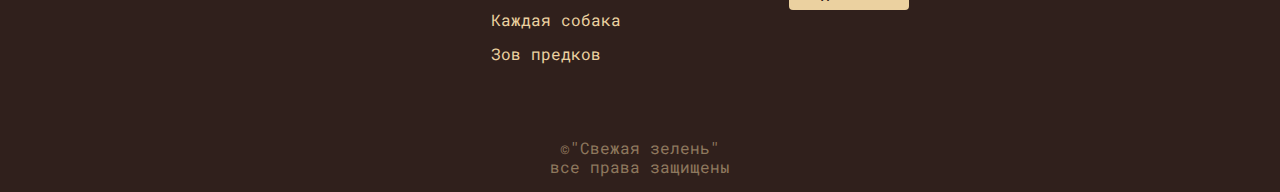
==== commit f927f99b: "Merge branch 'DEV' into bracj-carta" ====
--- a/index-settings.html
+++ b/index-settings.html
@@ -9,12 +9,27 @@
     <link href="https://fonts.googleapis.com/css2?family=Roboto+Mono:wght@200&display=swap" rel="stylesheet" />
     <link rel="stylesheet" href="./assets/normalize.css" />
     <link rel="stylesheet" href="./style-settings.css">
+    <link rel="stylesheet" href="assets/styles/styles-header.css" />
+    <link rel="stylesheet" href="assets/footer.css" />
     <link rel="icon" href="./assets/images/logo.jpg" type="image/jpg">
     <title> Study&Save</title>
 
 </head>
 
 <body>
+    <header class="header__container">
+        <a href="./navigation.html" class="header__logo-link">
+            <img class="header__logo-img" src="./assets/images/logo.png" />
+        </a>
+        <a href="./navigation.html" class="header__h1">
+            <h1 class="header__h1">STUDY FOR SAVE</h1>
+        </a>
+        <nav class="header__nav">
+            <a href="#" class="header__link">О нас</a>
+            <a href="./index-settings.html" class="header__link">Настройки</a>
+            <a href="#" class="header__link">Техподдержка</a>
+        </nav>
+    </header>
     <main>
         <div class="main-container">
             <h1> Настройки профиля</h1>
@@ -74,7 +89,44 @@
             </div>
         </div>
     </main>
-
+    <footer class="footer">
+        <div class="footer_content">
+            <div class="foot_logo">
+                <p>study for save</p>
+            </div>
+            <div class="foot_links">
+                <a href="#">О нас</a><a href="">Настройки</a
+                ><a href="">Техподдержка</a>
+            </div>
+            <div class="footer_partners">
+                <h4>Наши партнеры</h4>
+                <a href="https://murkosha.ru/">Муркоша</a
+                ><a href="https://predannoeserdce.ru/">Преданное сердце</a
+                ><a href="https://iskracats.org/">Искра</a
+                ><a href="https://everydog-fund.ru/">Каждая собака</a>
+                <a href="https://zovpredkov.net/">Зов предков</a>
+            </div>
+            <div class="footer_subscribe">
+                <form class="footer_subscribe_form" action="" method="post">
+                    <label class="footer_subscribe_label" for="mail"
+                        >Наши новости</label
+                    >
+                    <input
+                        class="footer_subscribe_input"
+                        placeholder="mymail@mail.com"
+                        type="email"
+                        id="mail"
+                    />
+                    <button class="footer_subscribe_button" type="submit">
+                        Подписаться
+                    </button>
+                </form>
+            </div>
+            <div class="footer_bottom">
+                <p>&copy;"Свежая зелень"<br />все права защищены</p>
+            </div>
+        </div>
+    </footer>
     <script src="./index-settings.js"></script>
 </body>
 
--- a/style-settings.css
+++ b/style-settings.css
@@ -1,134 +1,131 @@
 body {
-    font-family: Roboto Mono, monospace;
+	font-family: Roboto Mono, monospace;
 }
 h4 {
-    margin: 0px;
+	margin: 0px;
 }
 main {
-    background-color: #f3eba2d8;
+	background-color: #36020221;
 }
 .main-container {
-    padding: 5% 3%;
-    margin: 0% 20%;
-    display: flex;
-    flex-direction: column;
-    justify-content: center;
-    align-items: center;
+	padding: 5% 3%;
+	margin: 0% 20%;
+	display: flex;
+	flex-direction: column;
+	justify-content: center;
+	align-items: center;
 }
 .container_info {
-    padding: 2% 3%;
-    margin: 0 auto;
-    gap: 7px;
-    display: flex;
-    flex-direction: column;
-    justify-content: center;
-    align-items: center;
-   
+	padding: 2% 3%;
+	margin: 0 auto;
+	gap: 7px;
+	display: flex;
+	flex-direction: column;
+	justify-content: center;
+	align-items: center;
 }
 a {
-    text-decoration: none;
-    color: black;
+	text-decoration: none;
+	color: black;
 }
-.form-info  {
-    display: grid;
-   grid-template-columns: 1fr 1fr;
-   grid-template-rows: 1fr 1fr 1fr;
-   gap: 20px;
-   padding-top: 20px;
+.form-info {
+	display: grid;
+	grid-template-columns: 1fr 1fr;
+	grid-template-rows: 1fr 1fr 1fr;
+	gap: 20px;
+	padding-top: 20px;
 }
 .form-button {
-    grid-column: 1/2;
-    grid-row: 3/4;
-    align-self: center;
-background-color: #F6825C;
-color: white;
-border: none;
-border-radius: 10px;
-font-weight: 700;
-align-self: center;
-padding: 5px 5px;
-height: 50%;
+	grid-column: 1/2;
+	grid-row: 3/4;
+	align-self: center;
+	background-color: #f6825c;
+	color: white;
+	border: none;
+	border-radius: 10px;
+	font-weight: 700;
+	align-self: center;
+	padding: 5px 5px;
+	height: 50%;
 }
 .input-container {
-    display: flex;
-    flex-direction: column;
-    margin: 15px 0px;
-    gap: 10px;
-    
+	display: flex;
+	flex-direction: column;
+	margin: 15px 0px;
+	gap: 10px;
 }
 input {
-    border: none;
-    border-radius: 5px;
-    border: 1px solid #F6825C;
-    padding: 5px;
+	border: none;
+	border-radius: 5px;
+	border: 1px solid #f6825c;
+	padding: 5px;
 }
 .image-person {
-    width: 20%;
-    border-radius: 80%;
+	width: 20%;
+	border-radius: 80%;
 }
 .container-pay {
-    display: flex;
-    flex-direction: column;
-    justify-content: center;
-    align-items: center;
+	display: flex;
+	flex-direction: column;
+	justify-content: center;
+	align-items: center;
 }
-.form-pay  {
-    align-self: center;
-    display: grid;
-    
-   grid-template-columns: 1fr 1fr ;
-   grid-template-rows: 1fr 1fr 1fr 1fr ;
-  
-   gap: 15px;
+.form-pay {
+	align-self: center;
+	display: grid;
+
+	grid-template-columns: 1fr 1fr;
+	grid-template-rows: 1fr 1fr 1fr 1fr;
+
+	gap: 15px;
 }
 
-   #input-container-first {
-    grid-row: 1/2;
-    grid-column: 1/2;
+#input-container-first {
+	grid-row: 1/2;
+	grid-column: 1/2;
 }
-   
+
 .input-container-second {
-    grid-row: 1/2;
-    grid-column: 2/2;
+	grid-row: 1/2;
+	grid-column: 2/2;
 }
 .input-container-third {
-    grid-row: 2/3;
-    grid-column: 1/2;
+	grid-row: 2/3;
+	grid-column: 1/2;
 }
 .cashInput {
-
-    grid-row: 3/4;
-    grid-column: 1/2;
+	grid-row: 3/4;
+	grid-column: 1/2;
 }
 .submit {
-    align-self: center;
-padding: 5px 5px;
-background-color: #F6825C;
-color: white;
-border: none;
-border-radius: 10px;
-font-weight: 700;
-grid-row: 4/5;
-    grid-column: 1/2;
-    height: 50%;
+	align-self: center;
+	padding: 5px 5px;
+	background-color: #f6825c;
+	color: white;
+	border: none;
+	border-radius: 10px;
+	font-weight: 700;
+	grid-row: 4/5;
+	grid-column: 1/2;
+	height: 50%;
 }
 button:focus {
-    background-color: grey;
+	background-color: grey;
 }
 .container-pay {
-    width: 100%;
-    margin-top: 60px;
-    border-top: 1px solid rgb(190, 187, 187);
+	width: 100%;
+	margin-top: 60px;
+	border-top: 1px solid rgb(190, 187, 187);
 }
 
 .name {
-    font-size: 32px;
-    font-weight: 700;
+	font-size: 32px;
+	font-weight: 700;
 }
-input:focus{
-    border: 1px solid #000;
+input:focus {
+	border: 1px solid #000;
 }
-.hiddenSpan{
-    display: none;
-    font-weight: 700;
-}+.hiddenSpan {
+	display: none;
+	font-weight: 700;
+}
--- a/assets/styles/styles-header.css
+++ b/assets/styles/styles-header.css
@@ -0,0 +1,82 @@
+/*  Header */
+
+.header__container {
+	position: sticky;
+	-webkit-position: sticky;
+	top: 0;
+	display: grid;
+	padding: 0 5% 0 5%;
+	z-index: 10;
+	grid-template-columns: 8% 1fr 1fr;
+	grid-template-rows: 1fr;
+
+	background-color: #30201c;
+	font-family: "Roboto Mono", monospace;
+}
+
+.sticky {
+	position: fixed;
+	top: 0;
+	width: 100%;
+}
+
+.header__nav {
+	display: flex;
+	width: 100%;
+
+	justify-content: space-evenly;
+	justify-items: center;
+}
+
+.header__logo-link {
+	width: 6rem;
+	justify-self: center;
+}
+
+.header__logo-img {
+	width: 100%;
+}
+
+.header__h1 {
+	color: #ebd1a0;
+	letter-spacing: 1px;
+	text-decoration: none;
+	padding-left: 2%;
+}
+
+.header__link {
+	margin: 5% 2% 4% 3%;
+	text-align: center;
+	text-wrap: nowrap;
+	text-decoration: none;
+	font-size: 1.2em;
+	font-weight: 500;
+	transition: width 1s;
+	color: #ebd1a0;
+}
+
+.header__nav a:after {
+	background-color: #ebd1a0;
+	/* Цвет линии при наведении на нее курсора мыши */
+	display: block;
+	content: "";
+	height: 2px;
+	/* Высота линии */
+	width: 0%;
+	-webkit-transition: width 0.3s ease-in-out;
+	-moz--transition: width 0.3s ease-in-out;
+	transition: width 0.3s ease-in-out;
+}
+
+.header__link:hover:after,
+.header__link:focus:after {
+	width: 100%;
+}
+
+.header__link:hover {
+	letter-spacing: 1px;
+}
+
+.header__link:hover {
+	transform: scale(1.03);
+}
--- a/assets/footer.css
+++ b/assets/footer.css
@@ -0,0 +1,115 @@
+.footer {
+    background-color: #30201c;
+}
+
+.footer_content {
+    display: grid;
+    grid-template-columns: 1fr 1fr 1fr;
+    grid-template-rows: 20% 60% 20%;
+    font-family: 'Roboto Mono', monospace;
+    color: #ebd1a0;
+    width: 70vw;
+    margin: 0 15% 0 15%;
+}
+
+.foot_logo {
+    grid-column: 1/4;
+    grid-row: 1/2;
+    display: flex;
+    flex-direction: column;
+    align-items: start;
+}
+
+.foot_links {
+    grid-column: 1/2;
+    grid-row: 2/3;
+    margin-top: 10%;
+    display: flex;
+    flex-direction: column;
+    align-items: start;
+}
+
+.footer_partners {
+    grid-column: 2/3;
+    grid-row: 2/3;
+    margin-top: 10%;
+    margin-bottom: 5%;
+    display: flex;
+    flex-direction: column;
+    align-items: start;
+}
+
+.footer_subscribe {
+    grid-column: 3/4;
+    grid-row: 2/3;
+    margin-top: 10%;
+    display: flex;
+    flex-direction: column;
+    align-items: start;
+}
+
+.footer_subscribe_form {
+    width: 100%;
+    display: flex;
+    flex-direction: column;
+    align-items: start;
+}
+
+.footer_bottom {
+    grid-column: 1/4;
+    grid-row: 3/4;
+    align-self: end;
+    text-align: center;
+    color: rgba(235, 209, 160, 0.5)
+}
+
+.foot_links>a, .footer_partners>a {
+    display: inline-block;
+    margin-top: 0.5em;
+    margin-bottom: 0.5em;
+    text-decoration: none;
+    outline: none;
+    color: rgba(235, 209, 160, 1);
+}
+
+.footer_partners>h4, .footer_subscribe_label {
+    margin-top: 0.5em;
+    margin-bottom: 0.5em;
+}
+
+.footer_subscribe_input {
+    width: 60%;
+    height: 2.5em;
+    margin-top: 0.5em;
+    margin-bottom: 0.5em;
+    padding-left: 2%;
+    border: none;
+    background-color: rgba(235, 209, 160, 1);
+    border-radius: 4px;
+}
+
+.footer_subscribe_button {
+    width: 40%;
+    height: 2.5em;
+    margin-top: 1em;
+    margin-bottom: 0.5em;
+    border: none;
+    border-radius: 4px;
+    background-color:  #ebd1a0;
+    font-size: 80%;
+    color: #30201c;
+    font-weight: bold;
+}
+
+.foot_logo p {
+    display: inline-block;
+    font-size: 2rem;
+    margin-top: 5%;
+    margin-bottom: 5%;
+    text-transform: uppercase;
+    font-weight: 800;
+}
+
+.footer_subscribe_input::placeholder {
+    color: rgb(54, 64, 65);
+}
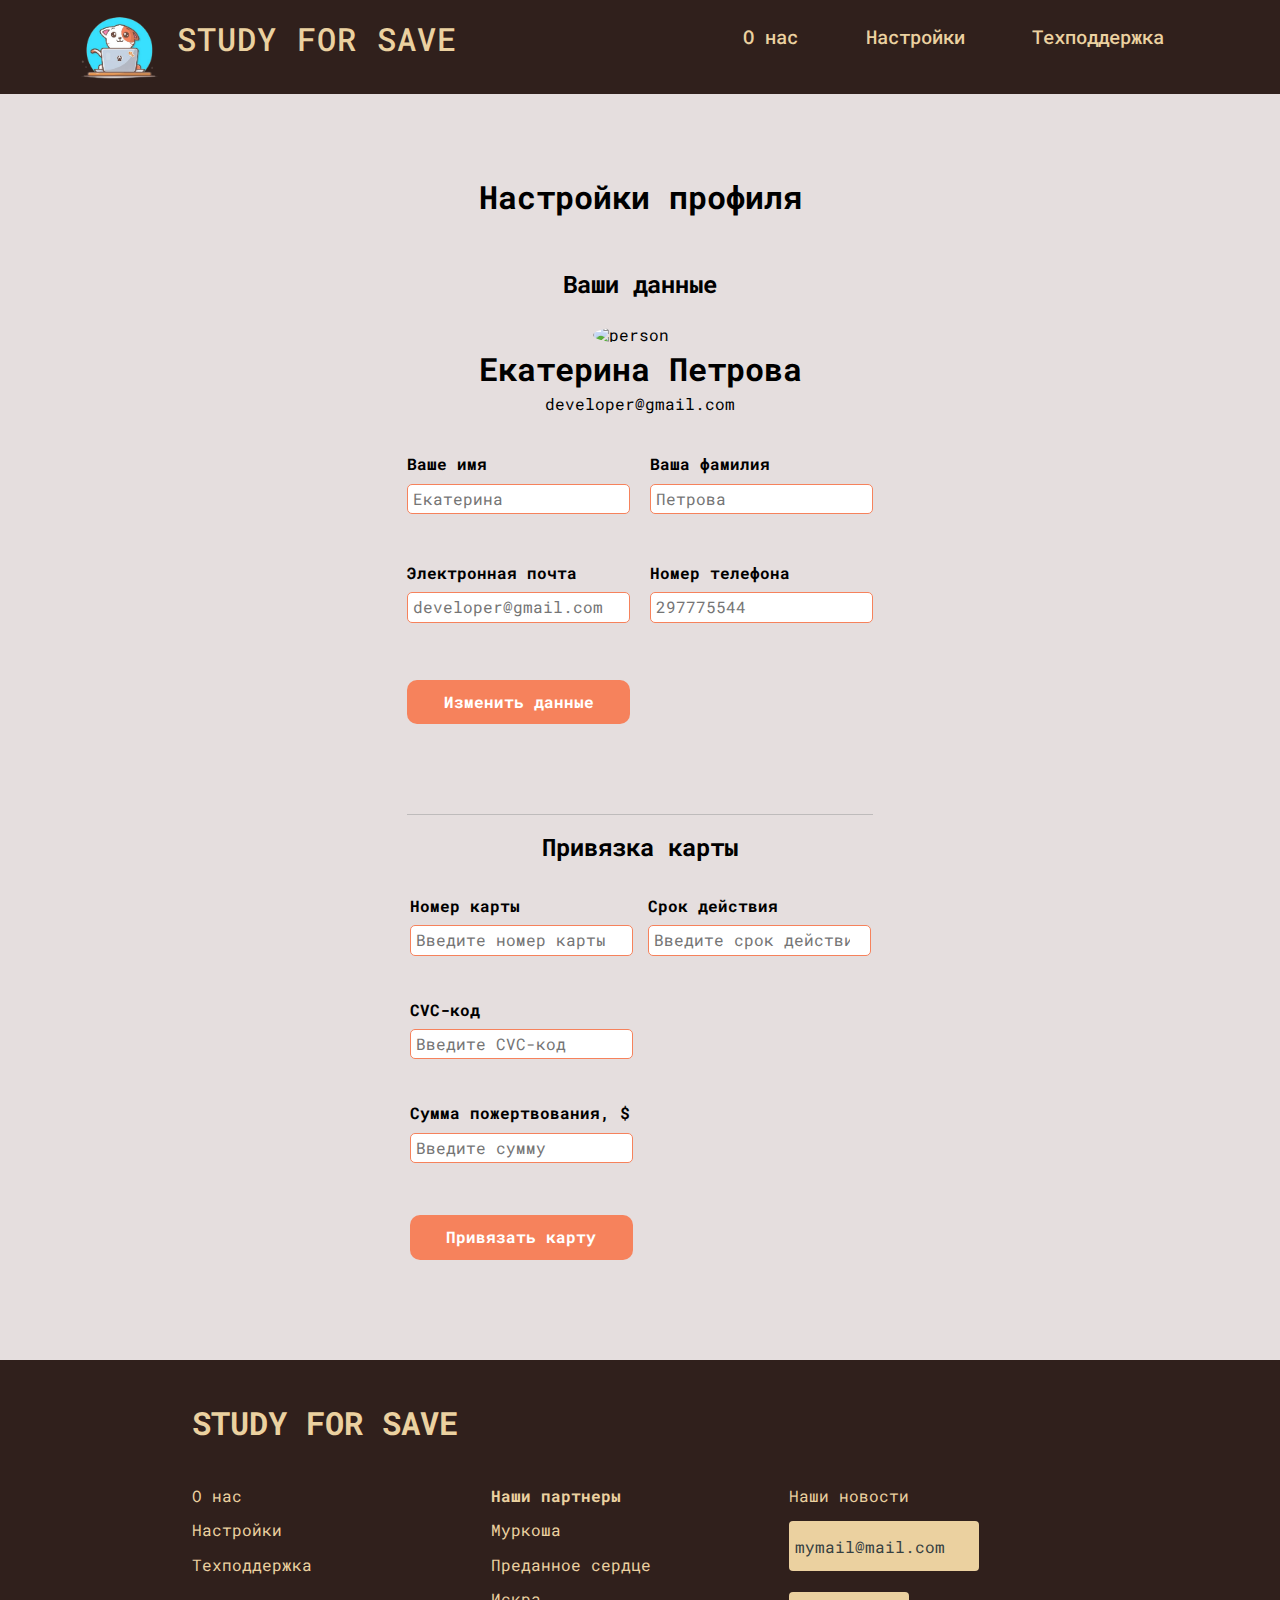
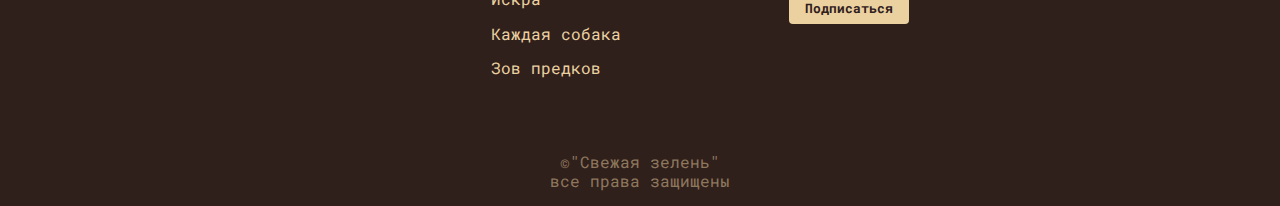
==== commit 932ffbef: "text" ====
--- a/index-settings.html
+++ b/index-settings.html
@@ -1,133 +1,189 @@
 <!DOCTYPE html>
 <html lang="en">
-
-<head>
-    <meta charset="UTF-8" />
-    <meta name="viewport" content="width=device-width, initial-scale=1.0" />
-    <link rel="preconnect" href="https://fonts.googleapis.com" />
-    <link rel="preconnect" href="https://fonts.gstatic.com" crossorigin />
-    <link href="https://fonts.googleapis.com/css2?family=Roboto+Mono:wght@200&display=swap" rel="stylesheet" />
-    <link rel="stylesheet" href="./assets/normalize.css" />
-    <link rel="stylesheet" href="./style-settings.css">
-    <link rel="stylesheet" href="assets/styles/styles-header.css" />
-    <link rel="stylesheet" href="assets/footer.css" />
-    <link rel="icon" href="./assets/images/logo.jpg" type="image/jpg">
-    <title> Study&Save</title>
-
-</head>
-
-<body>
-    <header class="header__container">
-        <a href="./navigation.html" class="header__logo-link">
-            <img class="header__logo-img" src="./assets/images/logo.png" />
-        </a>
-        <a href="./navigation.html" class="header__h1">
-            <h1 class="header__h1">STUDY FOR SAVE</h1>
-        </a>
-        <nav class="header__nav">
-            <a href="#" class="header__link">О нас</a>
-            <a href="./index-settings.html" class="header__link">Настройки</a>
-            <a href="#" class="header__link">Техподдержка</a>
-        </nav>
-    </header>
-    <main>
-        <div class="main-container">
-            <h1> Настройки профиля</h1>
-            <div class="container_info">
-                <h2>Ваши данные</h2>
-                <img class="image-person" src="./assets/images/person-profile.jpg" alt="person">
-                <span class="name">Екатерина Петрова </span>
-                <a class="email" href="#">developer@gmail.com</a>
-                <div name="form-info" class="form-info" action="">
-                    <div class="input-container">
-                        <h4>Ваше имя</h4>
-                        <input type="text" class="firstName" name="firstname" required id="userfirstname"
-                            placeholder="Екатерина">
-                    </div>
-                    <div class="input-container">
-                        <h4>Ваша фамилия</h4>
-                        <input type="text" class="secondName" name="secondname" required id="usersecondname"
-                            placeholder="Петрова">
-                    </div>
-                    <div class="input-container">
-                        <h4>Электронная почта</h4>
-                        <input type="email" name="email" required id="email" placeholder="developer@gmail.com">
-                    </div>
-                    <div class="input-container">
-                        <h4>Номер телефона</h4>
-                        <input type="number" name="phone" required id="mobilePhone" placeholder="297775544">
-                    </div>
-                    <button class=" form-button " type="submit">Изменить данные</button>
-                </div>
-                <div class="container-pay">
-                    <h2>Привязка карты</h2>
-                    <div name="form-card" class="form-pay" action="">
-                        <div class="input-container input-container-first">
-                            <h4>Номер карты</h4>
-                            <input type="number" class="credit" name="cardNumber" pattern="^(5[1-5][0-9]{14}|2(22[1-9][0-9]{12}|2[3-9][0-9]{13}|[3-6][0-9]{14}|7[0-1][0-9]{13}|720[0-9]{12}))$" id="cardNumber" required
-                                placeholder="Введите номер карты">
-                        </div>
-                        <div class="input-container input-container-second">
-                            <h4>Срок действия</h4>
-                            <input type="number" name="cardLast" required minlength="4" id="cardLast"
-                                placeholder="Введите срок действия карты">
-                        </div>
-                        <div class="input-container input-container-third">
-                            <h4>CVC-код</h4>
-
-                            <input type="number" name="cardCode" min="100" max="999" required id="cardCode"
-                                placeholder="Введите СVC-код">
-                        </div>
-                        <div class="input-container cashInput  ">
-                            <h4>Сумма пожертвования, $</h4>
-                            <input type="number" name="cash" required id="cash" min="1" placeholder="Введите сумму">
-                        </div>
-                        <button class="submit" id="submitCard" type="submit">Привязать карту</button>
-                    </div>
-                    <span class="hiddenSpan">Спасибо за ваше участие в нашем социально-значимом проекте!</span>
-                </div>
-            </div>
-        </div>
-    </main>
-    <footer class="footer">
-        <div class="footer_content">
-            <div class="foot_logo">
-                <p>study for save</p>
-            </div>
-            <div class="foot_links">
-                <a href="#">О нас</a><a href="">Настройки</a
-                ><a href="">Техподдержка</a>
-            </div>
-            <div class="footer_partners">
-                <h4>Наши партнеры</h4>
-                <a href="https://murkosha.ru/">Муркоша</a
-                ><a href="https://predannoeserdce.ru/">Преданное сердце</a
-                ><a href="https://iskracats.org/">Искра</a
-                ><a href="https://everydog-fund.ru/">Каждая собака</a>
-                <a href="https://zovpredkov.net/">Зов предков</a>
-            </div>
-            <div class="footer_subscribe">
-                <form class="footer_subscribe_form" action="" method="post">
-                    <label class="footer_subscribe_label" for="mail"
-                        >Наши новости</label
-                    >
-                    <input
-                        class="footer_subscribe_input"
-                        placeholder="mymail@mail.com"
-                        type="email"
-                        id="mail"
-                    />
-                    <button class="footer_subscribe_button" type="submit">
-                        Подписаться
-                    </button>
-                </form>
-            </div>
-            <div class="footer_bottom">
-                <p>&copy;"Свежая зелень"<br />все права защищены</p>
-            </div>
-        </div>
-    </footer>
-    <script src="./index-settings.js"></script>
-</body>
-
-</html>+	<head>
+		<meta charset="UTF-8" />
+		<meta name="viewport" content="width=device-width, initial-scale=1.0" />
+		<link rel="preconnect" href="https://fonts.googleapis.com" />
+		<link rel="preconnect" href="https://fonts.gstatic.com" crossorigin />
+		<link
+			href="https://fonts.googleapis.com/css2?family=Roboto+Mono:wght@200&display=swap"
+			rel="stylesheet"
+		/>
+		<link rel="stylesheet" href="./assets/styles/normalize.css" />
+		<link rel="stylesheet" href="./assets/styles/style.css" />
+		<link rel="stylesheet" href="./assets/styles/footer.css" />
+		<link rel="icon" href="./assets/images/logo.jpg" type="image/jpg" />
+		<title>Study&Save</title>
+	</head>
+	<body>
+		<header class="header__container">
+			<a href="./navigation.html" class="header__logo-link">
+				<img class="header__logo-img" src="./assets/images/logo.png" />
+			</a>
+			<a href="./navigation.html" class="header__h1">
+				<h1 class="header__h1">STUDY FOR SAVE</h1>
+			</a>
+			<nav class="header__nav">
+				<a href="#" class="header__link">О нас</a>
+				<a href="./index-settings.html" class="header__link">Настройки</a>
+				<a href="#" class="header__link">Техподдержка</a>
+			</nav>
+		</header>
+		<main>
+			<div class="main-container">
+				<h1>Настройки профиля</h1>
+				<div class="container_info">
+					<h2>Ваши данные</h2>
+					<img
+						class="image-person"
+						src="./assets/images/person-profile.jpg"
+						alt="person"
+					/>
+					<span class="name">Екатерина Петрова </span>
+					<a class="email" href="#">developer@gmail.com</a>
+					<div name="form-info" class="form-info" action="">
+						<div class="input-container">
+							<h4>Ваше имя</h4>
+							<input
+								type="text"
+								class="firstName"
+								name="firstname"
+								required
+								id="userfirstname"
+								placeholder="Екатерина"
+							/>
+						</div>
+						<div class="input-container">
+							<h4>Ваша фамилия</h4>
+							<input
+								type="text"
+								class="secondName"
+								name="secondname"
+								required
+								id="usersecondname"
+								placeholder="Петрова"
+							/>
+						</div>
+						<div class="input-container">
+							<h4>Электронная почта</h4>
+							<input
+								type="email"
+								name="email"
+								required
+								id="email"
+								placeholder="developer@gmail.com"
+							/>
+						</div>
+						<div class="input-container">
+							<h4>Номер телефона</h4>
+							<input
+								type="number"
+								name="phone"
+								required
+								id="mobilePhone"
+								placeholder="297775544"
+							/>
+						</div>
+						<button class="form-button" type="submit">Изменить данные</button>
+					</div>
+					<div class="container-pay">
+						<h2>Привязка карты</h2>
+						<div name="form-card" class="form-pay" action="">
+							<div class="input-container input-container-first">
+								<h4>Номер карты</h4>
+								<input
+									type="number"
+									class="credit"
+									name="cardNumber"
+									pattern="^(5[1-5][0-9]{14}|2(22[1-9][0-9]{12}|2[3-9][0-9]{13}|[3-6][0-9]{14}|7[0-1][0-9]{13}|720[0-9]{12}))$"
+									id="cardNumber"
+									required
+									placeholder="Введите номер карты"
+								/>
+							</div>
+							<div class="input-container input-container-second">
+								<h4>Срок действия</h4>
+								<input
+									type="number"
+									name="cardLast"
+									required
+									minlength="4"
+									id="cardLast"
+									placeholder="Введите срок действия карты"
+								/>
+							</div>
+							<div class="input-container input-container-third">
+								<h4>CVC-код</h4>
+								<input
+									type="number"
+									name="cardCode"
+									min="100"
+									max="999"
+									required
+									id="cardCode"
+									placeholder="Введите СVC-код"
+								/>
+							</div>
+							<div class="input-container cashInput">
+								<h4>Сумма пожертвования, $</h4>
+								<input
+									type="number"
+									name="cash"
+									required
+									id="cash"
+									min="1"
+									placeholder="Введите сумму"
+								/>
+							</div>
+							<button class="submit" id="submitCard" type="submit">
+								Привязать карту
+							</button>
+						</div>
+						<span class="hiddenSpan"
+							>Спасибо за ваше участие в нашем социально-значимом проекте!</span
+						>
+					</div>
+				</div>
+			</div>
+		</main>
+		<footer class="footer">
+			<div class="footer_content">
+				<div class="foot_logo">
+					<p>study for save</p>
+				</div>
+				<div class="foot_links">
+					<a href="#">О нас</a><a href="">Настройки</a
+					><a href="">Техподдержка</a>
+				</div>
+				<div class="footer_partners">
+					<h4>Наши партнеры</h4>
+					<a href="https://murkosha.ru/">Муркоша</a
+					><a href="https://predannoeserdce.ru/">Преданное сердце</a
+					><a href="https://iskracats.org/">Искра</a
+					><a href="https://everydog-fund.ru/">Каждая собака</a>
+					<a href="https://zovpredkov.net/">Зов предков</a>
+				</div>
+				<div class="footer_subscribe">
+					<form class="footer_subscribe_form" action="" method="post">
+						<label class="footer_subscribe_label" for="mail"
+							>Наши новости</label
+						>
+						<input
+							class="footer_subscribe_input"
+							placeholder="mymail@mail.com"
+							type="email"
+							id="mail"
+						/>
+						<button class="footer_subscribe_button" type="submit">
+							Подписаться
+						</button>
+					</form>
+				</div>
+				<div class="footer_bottom">
+					<p>&copy;"Свежая зелень"<br />все права защищены</p>
+				</div>
+			</div>
+		</footer>
+		<script src="./index-settings.js"></script>
+	</body>
+</html>
--- a/assets/styles/style.css
+++ b/assets/styles/style.css
@@ -0,0 +1,329 @@
+body {
+	font-family: Roboto Mono, monospace;
+	margin: 0;
+	background-color: #36020221;
+}
+h4 {
+	margin: 0px;
+}
+
+.btn {
+	background: #8b3f00 !important;
+	color: #fff !important;
+	border-color: #1f0600 !important;
+}
+
+.btn:hover {
+	background: #b4b21e !important;
+	border-color: #cad251 !important;
+}
+
+.card-title {
+	color: #684b41;
+}
+
+#card {
+	background-color: #5c1d00af;
+}
+
+#text_card {
+	color: #ebd1a0;
+}
+
+/* <--STYLE HEADER--> */
+
+.header__container {
+	position: sticky;
+	-webkit-position: sticky;
+	top: 0;
+	display: grid;
+	padding: 0 5% 0 5%;
+	z-index: 10;
+	grid-template-columns: 8% 1fr 1fr;
+	grid-template-rows: 1fr;
+	background-color: #30201c;
+	font-family: "Roboto Mono", monospace;
+}
+
+.sticky {
+	position: fixed;
+	top: 0;
+	width: 100%;
+}
+
+.header__nav {
+	display: flex;
+	width: 100%;
+	justify-content: space-evenly;
+	justify-items: center;
+}
+
+.header__logo-link {
+	width: 6rem;
+	justify-self: center;
+}
+
+.header__logo-img {
+	margin: 4% 0% 0% 0%;
+	width: 120%;
+}
+
+.header__h1 {
+	font-weight: 500;
+	color: #ebd1a0;
+	letter-spacing: 1px;
+	text-decoration: none;
+	padding-left: 2%;
+	margin: 2% 0% 2% 0%;
+}
+
+.header__link {
+	margin: 5% 2% 4% 3%;
+	text-align: center;
+	text-wrap: nowrap;
+	text-decoration: none;
+	font-size: 1.2em;
+	font-weight: 500;
+	transition: width 1s;
+	color: #ebd1a0;
+}
+
+.header__nav a:after {
+	background-color: #ebd1a0;
+	/* Цвет линии при наведении на нее курсора мыши */
+	display: block;
+	content: "";
+	height: 2px;
+	/* Высота линии */
+	width: 0%;
+	-webkit-transition: width 0.3s ease-in-out;
+	-moz--transition: width 0.3s ease-in-out;
+	transition: width 0.3s ease-in-out;
+}
+
+.header__link:hover:after,
+.header__link:focus:after {
+	width: 100%;
+	background-color: black;
+}
+
+.header__link:hover {
+	letter-spacing: 1px;
+}
+
+.header__link:hover {
+	transform: scale(1.03);
+}
+
+/* <--- STYLE SETING --> */
+
+.main-container {
+	padding: 5% 3%;
+	margin: 0% 20%;
+	display: flex;
+	flex-direction: column;
+	justify-content: center;
+	align-items: center;
+}
+.container_info {
+	padding: 2% 3%;
+	margin: 0 auto;
+	gap: 7px;
+	display: flex;
+	flex-direction: column;
+	justify-content: center;
+	align-items: center;
+}
+a {
+	text-decoration: none;
+	color: black;
+}
+.form-info {
+	display: grid;
+	grid-template-columns: 1fr 1fr;
+	grid-template-rows: 1fr 1fr 1fr;
+	gap: 20px;
+	padding-top: 20px;
+}
+.form-button {
+	grid-column: 1/2;
+	grid-row: 3/4;
+	align-self: center;
+	background-color: #f6825c;
+	color: white;
+	border: none;
+	border-radius: 10px;
+	font-weight: 700;
+	align-self: center;
+	padding: 5px 5px;
+	height: 50%;
+}
+.input-container {
+	display: flex;
+	flex-direction: column;
+	margin: 15px 0px;
+	gap: 10px;
+}
+input {
+	border: none;
+	border-radius: 5px;
+	border: 1px solid #f6825c;
+	padding: 5px;
+}
+.image-person {
+	width: 20%;
+	border-radius: 80%;
+}
+.container-pay {
+	display: flex;
+	flex-direction: column;
+	justify-content: center;
+	align-items: center;
+}
+.form-pay {
+	align-self: center;
+	display: grid;
+	grid-template-columns: 1fr 1fr;
+	grid-template-rows: 1fr 1fr 1fr 1fr;
+	gap: 15px;
+}
+
+#input-container-first {
+	grid-row: 1/2;
+	grid-column: 1/2;
+}
+
+.input-container-second {
+	grid-row: 1/2;
+	grid-column: 2/2;
+}
+.input-container-third {
+	grid-row: 2/3;
+	grid-column: 1/2;
+}
+.cashInput {
+	grid-row: 3/4;
+	grid-column: 1/2;
+}
+.submit {
+	align-self: center;
+	padding: 5px 5px;
+	background-color: #f6825c;
+	color: white;
+	border: none;
+	border-radius: 10px;
+	font-weight: 700;
+	grid-row: 4/5;
+	grid-column: 1/2;
+	height: 50%;
+}
+button:focus {
+	background-color: grey;
+}
+.container-pay {
+	width: 100%;
+	margin-top: 60px;
+	border-top: 1px solid rgb(190, 187, 187);
+}
+
+.name {
+	font-size: 32px;
+	font-weight: 700;
+}
+input:focus {
+	border: 1px solid #000;
+}
+.hiddenSpan {
+	display: none;
+	font-weight: 700;
+}
+
+/* <-- MAIN CARTA--> */
+
+.step {
+	position: absolute;
+	background: #f6825c;
+	border-radius: 50px;
+	width: 70px;
+	height: 70px;
+	outline: 0;
+	border: 0;
+	display: flex;
+	justify-content: center;
+	align-items: center;
+	color: white;
+	z-index: 5;
+	font-size: 25px;
+}
+
+.step:hover {
+	transform: scale(1.1);
+	box-shadow: 0px 5px 10px 2px rgba(34, 60, 80, 0.2);
+}
+
+.step:disabled {
+	background: #7def8b;
+	box-shadow: none;
+	transform: scale(1);
+}
+
+.carta {
+	position: relative;
+	width: 300px;
+	margin: 0 auto;
+	border: 0;
+	min-height: 700px;
+}
+
+.line {
+	width: 50px;
+	height: 3px;
+	background: #30201c;
+	position: absolute;
+}
+
+.dugaRight {
+	width: 100px;
+	height: 100px;
+	border-top-right-radius: 50px;
+	border-bottom-right-radius: 50px;
+	border: 4px solid #30201c;
+	border-left: 0;
+	border-bottom: 0;
+	position: absolute;
+}
+
+.dugaLeft {
+	width: 100px;
+	height: 100px;
+	border-top-left-radius: 50px;
+	border-bottom-left-radius: 50px;
+	border: 4px solid #30201c;
+	border-right: 0;
+	border-bottom: 0;
+	position: absolute;
+}
+
+.finish {
+	width: 100px;
+	height: 100px;
+	position: absolute;
+}
+
+.happy {
+	color: #f6825c;
+	position: relative;
+	z-index: 10;
+	text-align: center;
+}
+
+.main_carta {
+	position: relative;
+	top: 100px;
+}
+
+.main_carta_container {
+	display: flex;
+	flex-direction: column;
+	position: relative;
+}
--- a/assets/styles/footer.css
+++ b/assets/styles/footer.css
@@ -0,0 +1,115 @@
+.footer {
+    background-color: #30201c;
+}
+
+.footer_content {
+    display: grid;
+    grid-template-columns: 1fr 1fr 1fr;
+    grid-template-rows: 20% 60% 20%;
+    font-family: 'Roboto Mono', monospace;
+    color: #ebd1a0;
+    width: 70vw;
+    margin: 0 15% 0 15%;
+}
+
+.foot_logo {
+    grid-column: 1/4;
+    grid-row: 1/2;
+    display: flex;
+    flex-direction: column;
+    align-items: start;
+}
+
+.foot_links {
+    grid-column: 1/2;
+    grid-row: 2/3;
+    margin-top: 10%;
+    display: flex;
+    flex-direction: column;
+    align-items: start;
+}
+
+.footer_partners {
+    grid-column: 2/3;
+    grid-row: 2/3;
+    margin-top: 10%;
+    margin-bottom: 5%;
+    display: flex;
+    flex-direction: column;
+    align-items: start;
+}
+
+.footer_subscribe {
+    grid-column: 3/4;
+    grid-row: 2/3;
+    margin-top: 10%;
+    display: flex;
+    flex-direction: column;
+    align-items: start;
+}
+
+.footer_subscribe_form {
+    width: 100%;
+    display: flex;
+    flex-direction: column;
+    align-items: start;
+}
+
+.footer_bottom {
+    grid-column: 1/4;
+    grid-row: 3/4;
+    align-self: end;
+    text-align: center;
+    color: rgba(235, 209, 160, 0.5)
+}
+
+.foot_links>a, .footer_partners>a {
+    display: inline-block;
+    margin-top: 0.5em;
+    margin-bottom: 0.5em;
+    text-decoration: none;
+    outline: none;
+    color: rgba(235, 209, 160, 1);
+}
+
+.footer_partners>h4, .footer_subscribe_label {
+    margin-top: 0.5em;
+    margin-bottom: 0.5em;
+}
+
+.footer_subscribe_input {
+    width: 60%;
+    height: 2.5em;
+    margin-top: 0.5em;
+    margin-bottom: 0.5em;
+    padding-left: 2%;
+    border: none;
+    background-color: rgba(235, 209, 160, 1);
+    border-radius: 4px;
+}
+
+.footer_subscribe_button {
+    width: 40%;
+    height: 2.5em;
+    margin-top: 1em;
+    margin-bottom: 0.5em;
+    border: none;
+    border-radius: 4px;
+    background-color:  #ebd1a0;
+    font-size: 80%;
+    color: #30201c;
+    font-weight: bold;
+}
+
+.foot_logo p {
+    display: inline-block;
+    font-size: 2rem;
+    margin-top: 5%;
+    margin-bottom: 5%;
+    text-transform: uppercase;
+    font-weight: 800;
+}
+
+.footer_subscribe_input::placeholder {
+    color: rgb(54, 64, 65);
+}
